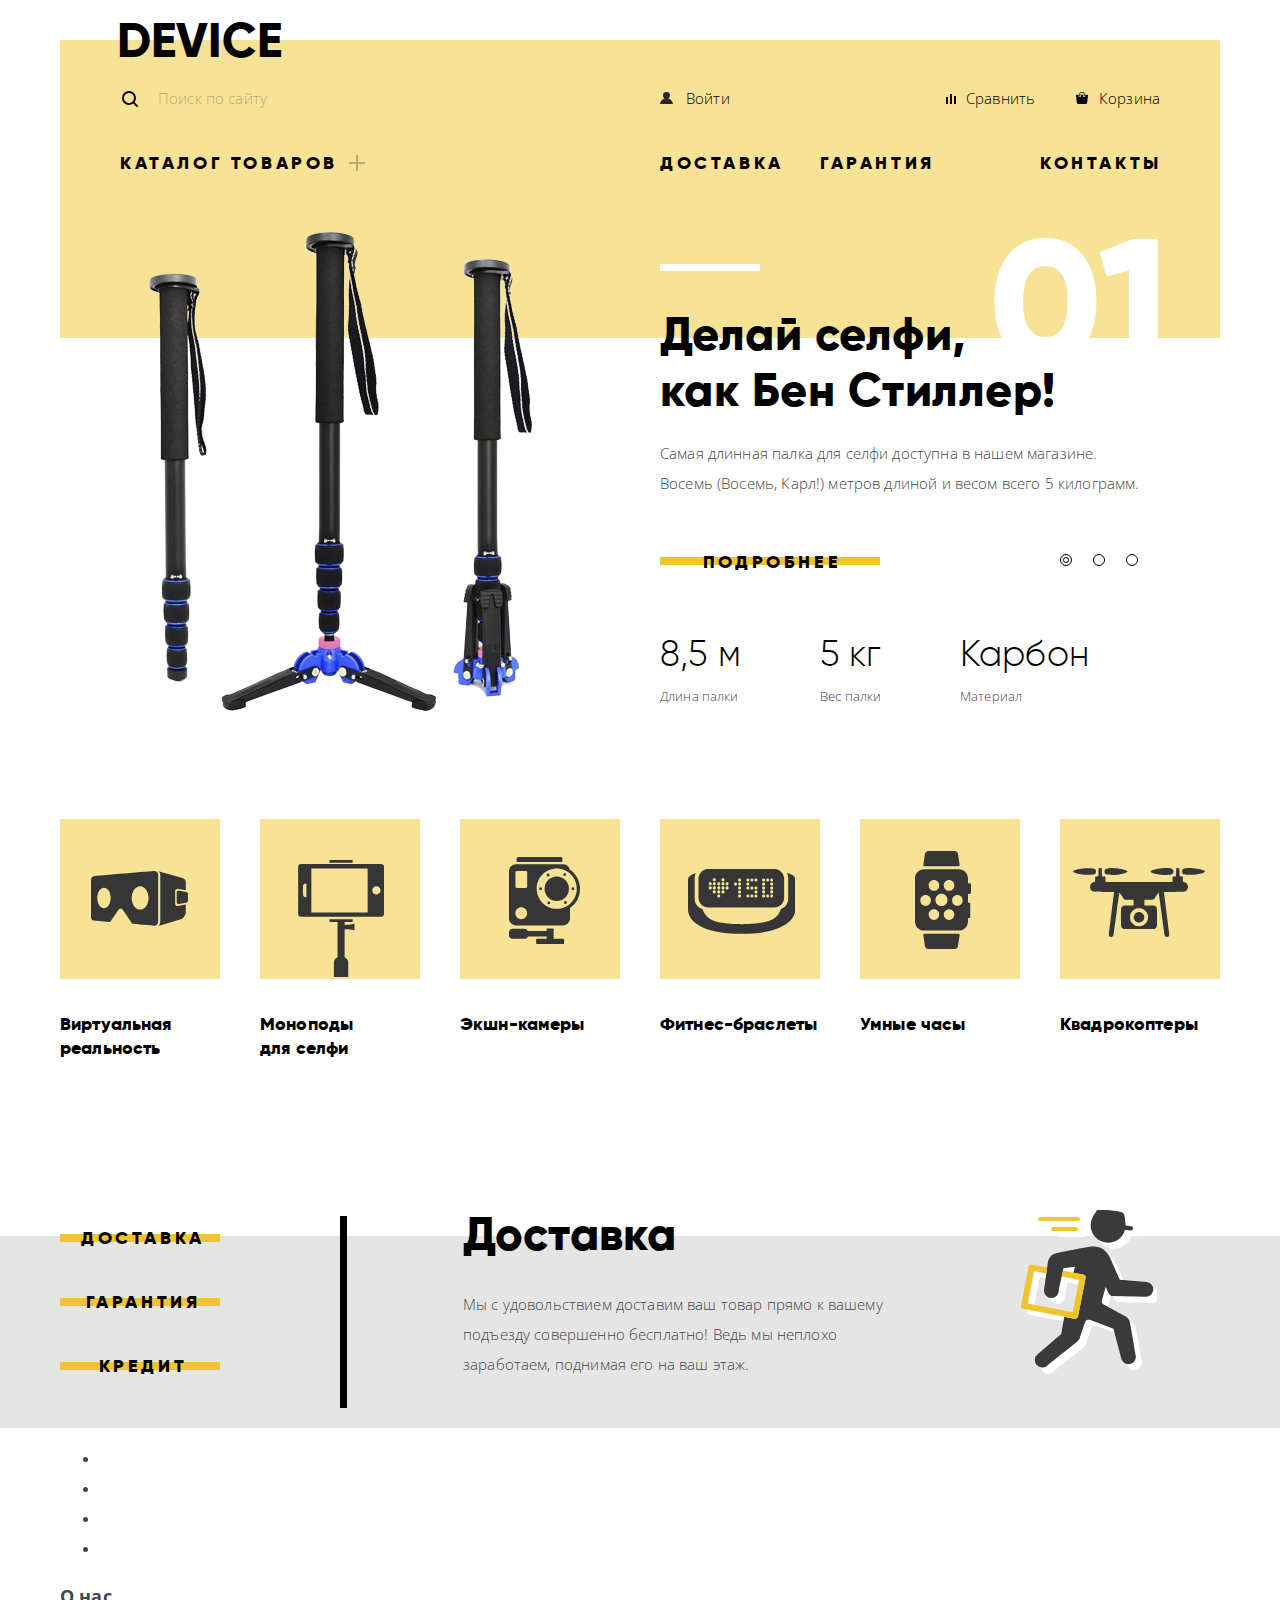
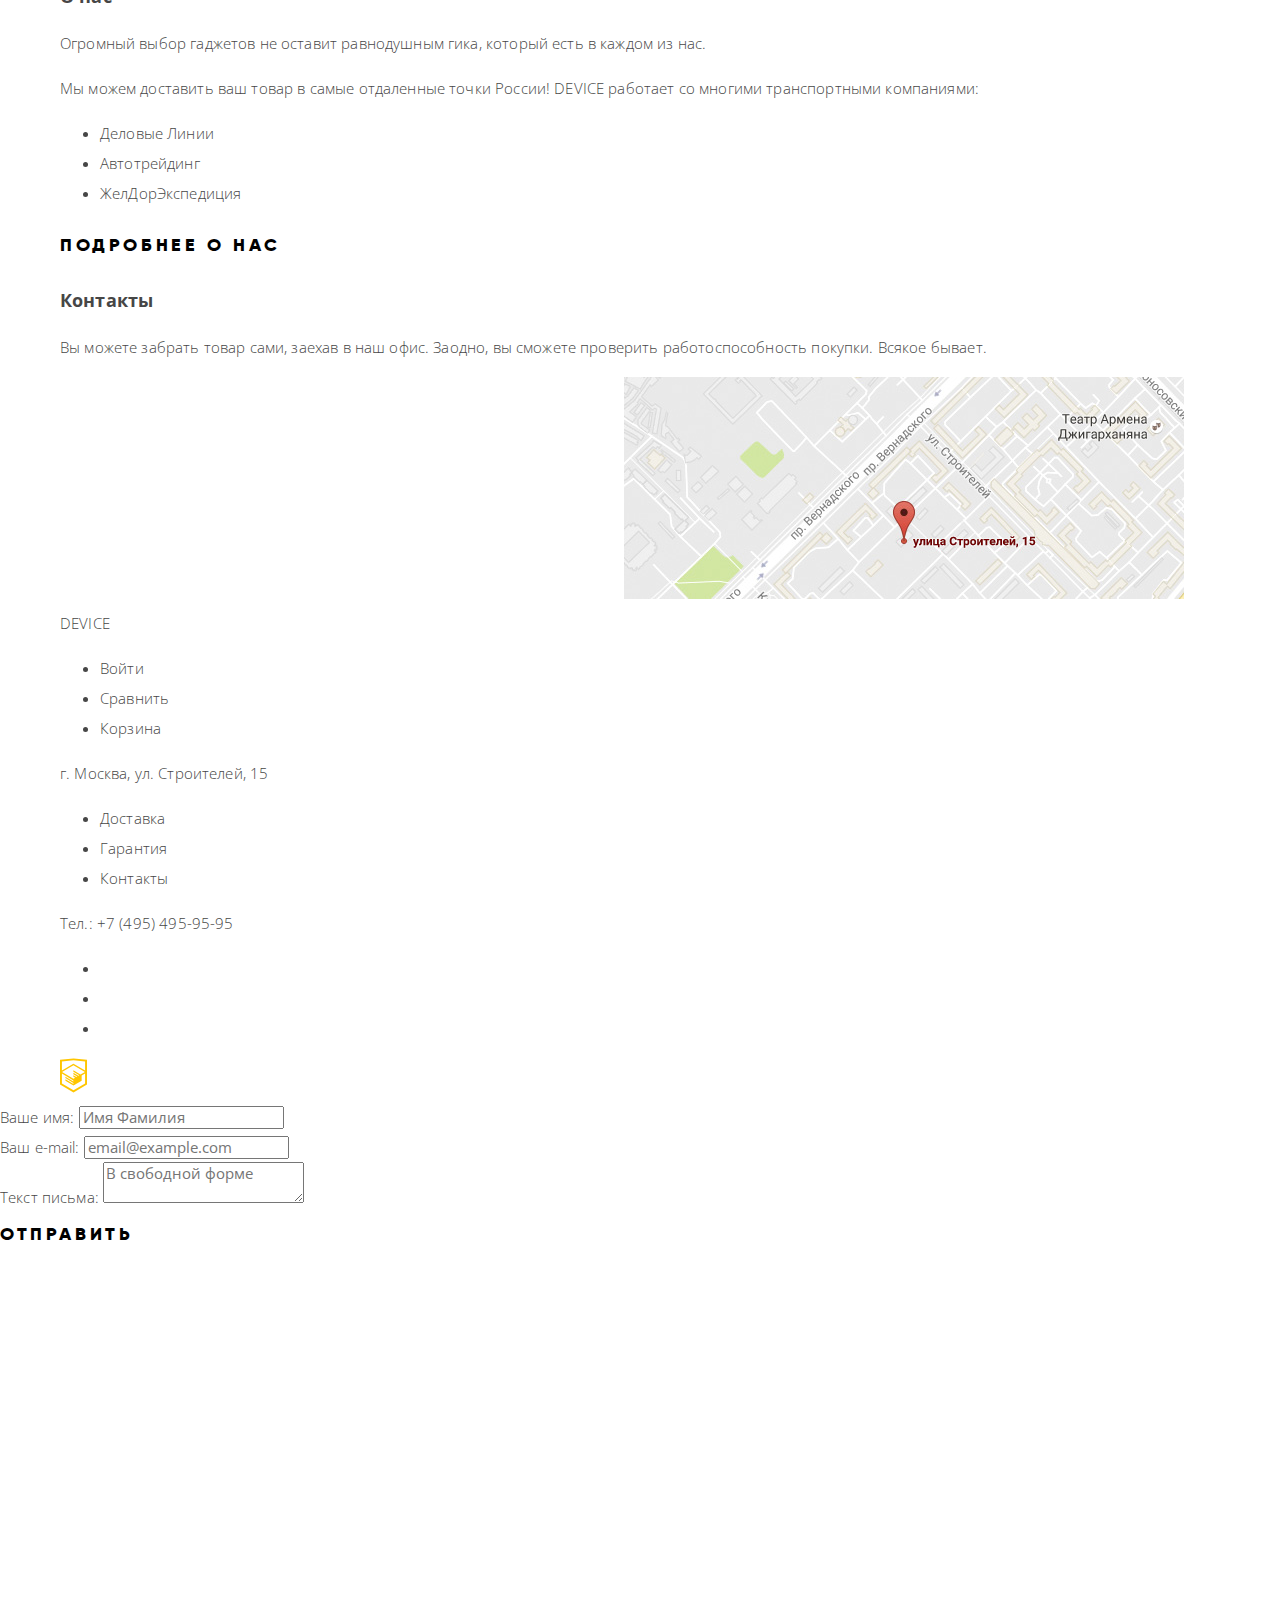
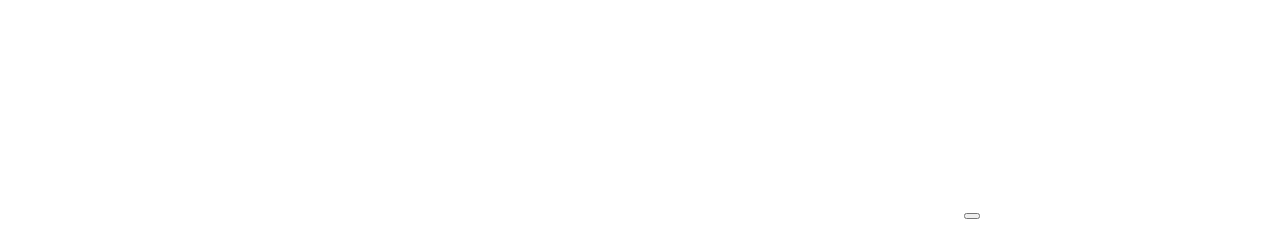
==== index.html @ e3f65a59 "Categories & services" ====
<!DOCTYPE html>
<html lang="ru">
  <head>
    <meta charset="UTF-8">
    <title>Device</title>
    <link href="https://fonts.googleapis.com/css?family=Open+Sans:300,400&display=swap&subset=cyrillic" rel="stylesheet">
    <link rel="stylesheet" type="text/css" href="css/normalize.css">
    <link rel="stylesheet" type="text/css" href="css/style.css">
    <script type="text/javascript" src="js/script.js" defer></script>
  </head>
  <body>
    <div class="container">
      <header class="page-header">
        <h1 class="visually-hidden">Интернет-магазин гаджетов "DEVICE"</h1>
        <div class="page-header-logo">
          <a class="logo" href="index.html">DEVICE</a>
        </div>
        <nav class="main-nav">
          <ul class="user-nav">
            <li class="user-nav-item user-nav-search">
              <form class="user-nav-search-form">
                <input id="search" type="search" name="search" placeholder="Поиск по сайту">
                <button class="search-form-btn" type="submit">Найти</button>
                <label for="search">
                  <span class="visually-hidden">Поиск:</span>
                </label>
              </form>
            </li>
            <li class="user-nav-item user-nav-login"><a href="#">Войти</a></li>
            <li class="user-nav-item user-nav-compare"><a href="#">Сравнить</a></li>
            <li class="user-nav-item user-nav-cart"><a href="#">Корзина</a></li>
          </ul>
          <ul class="site-nav">
            <li class="site-nav-item site-nav-item-catalog">
              <a class="site-nav-catalog-link" href="#">Каталог товаров</a>
              <div class="sub-menu-wrapper">
                <ul class="site-nav-sub-menu">
                  <li class="sub-menu-col">
                    <a href="#">Виртуальная реальность</a>
                    <a href="#">Моноподы для селфи</a>
                    <a href="#">Экшн-камеры</a>
                  </li>
                  <li class="sub-menu-col">
                    <a href="#">Фитнес-браслеты</a>
                    <a href="#">Умные часы</a>
                  </li>
                  <li class="sub-menu-col">
                    <a href="#">Квадрокоптеры</a>
                  </li>
                </ul>
              </div>
            </li>
            <li class="site-nav-item site-nav-item-delivery">
              <a href="#">Доставка</a>
            </li>
            <li class="site-nav-item site-nav-item-warranty">
              <a href="#">Гарантия</a>
            </li>
            <li class="site-nav-item site-nav-item-contacts">
              <a href="#">Контакты</a>
            </li>
          </ul>
        </nav>
      </header>
    </div>

    <main class="main-content">
      <div class="container">
        <section class="slider">
          <h2 class="visually-hidden">Слайдер с промо товарами</h2>
          <input class="visually-hidden" type="radio" id="btn-1" name="slider-control" checked>
          <input class="visually-hidden" type="radio" id="btn-2" name="slider-control">
          <input class="visually-hidden" type="radio" id="btn-3" name="slider-control">
          <div class="slider-controls">
            <label for="btn-1"><span class="visually-hidden">Первый слайд</span></label>
            <label for="btn-2"><span class="visually-hidden">Второй слайд</span></label>
            <label for="btn-3"><span class="visually-hidden">Третий слайд</span></label>
          </div>
          <div class="slider-item slider-item-wrap slider-item-1">
            <div class="slider-img-wrap slider-item-1-img">
              <img src="img/slider-img-1.png" alt="Самая длинная палка для селфи" width="384" height="486">
            </div>
            <div class="slider-descr-wrap slider-descr-item-1">
              <b>Делай селфи,<br>как Бен Стиллер!</b>
              <p>Самая длинная палка для селфи доступна в нашем магазине. Восемь (Восемь, Карл!) метров длиной и весом всего 5 килограмм.</p>
              <a class="btn" href="#">Подробнее</a>
              <table class="slider-item-features">
                <tr class="slider-item-features-top">
                  <td>8,5 м</td>
                  <td>5 кг</td>
                  <td>Карбон</td>
                </tr>
                <tr class="slider-item-features-bottom">
                  <td class="slider-table-bot-cell">Длина палки</td>
                  <td class="slider-table-bot-cell">Вес палки</td>
                  <td class="slider-table-bot-cell">Материал</td>
                </tr>
              </table>
            </div>
          </div>
          <div class="slider-item slider-item-wrap slider-item-2">
            <div class="slider-img-wrap slider-item-2-img">
              <img src="img/slider-img-2.png" alt="Самая длинная палка для селфи" width="345" height="485">
            </div>
            <div class="slider-descr-wrap slider-descr-item-2">
              <b>Худеем<br>правильно!</b>
              <p>Мотивирующие фитнес-браслеты помогут найти в себе силы не пропускать занятия и соблюдать диету.</p>
              <a class="btn" href="#">Подробнее</a>
              <table class="slider-item-features">
                <tr class="slider-item-features-top">
                  <td>48 часов</td>
                </tr>
                <tr class="slider-item-features-bottom">
                  <td class="slider-table-bot-cell">Без подзарядки</td>
                </tr>
              </table>
            </div>
          </div>
          <div class="slider-item slider-item-wrap slider-item-3">
            <div class="slider-img-wrap slider-item-3-img">
              <img src="img/slider-img-3.png" alt="Самая длинная палка для селфи" width="526" height="334">
            </div>
            <div class="slider-descr-wrap slider-descr-item-3">
              <b>Порхает как бабочка,<br>жалит как пчела!</b>
              <p>Этот обычный, на первый взгляд, квадрокоптер оснащен мощным лазером, замаскированным под стандартную камеру.</p>
              <a class="btn" href="#">Подробнее</a>
              <table class="slider-item-features">
                <tr class="slider-item-features-top">
                  <td>800 м</td>
                  <td>50 м</td>
                </tr>
                <tr class="slider-item-features-bottom">
                  <td class="slider-table-bot-cell">Дальность полета</td>
                  <td class="slider-table-bot-cell">Радиус поражения</td>
                </tr>
              </table>
            </div>
          </div>
        </section>

        <section class="main-categories">
          <h2 class="visually-hidden">Категории</h2>
          <ul class="main-categories-list">
            <li class="categories-list-item">
              <a href="#">
                <div class="categories-list-wrap categories-list-wrap-vr">
                  <img src="img/categories-vr.svg" alt="Очки VR" width="97" height="55">
                </div>
                <p class="categories-name">Виртуальная реальность</p>
              </a>
            </li>
            <li class="categories-list-item">
              <a href="#">
                <div class="categories-list-wrap categories-list-wrap-selfie">
                  <img src="img/categories-selfie.svg" alt="Монопод" width="86" height="117">
                </div>
                <p class="categories-name">Моноподы для селфи</p>
              </a>
            </li>
            <li class="categories-list-item">
              <a href="#">
                <div class="categories-list-wrap categories-list-wrap-camera">
                  <img src="img/categories-camera.svg" alt="Экшн-камера" width="71" height="87">
                </div>
                <p class="categories-name">Экшн-камеры</p>
              </a>
            </li>
            <li class="categories-list-item">
              <a href="#">
                <div class="categories-list-wrap categories-list-wrap-fitness">
                  <img src="img/categories-fitness.svg" alt="Фитнес-браслет" width="107" height="65">
                </div>
                <p class="categories-name">Фитнес-браслеты</p>
              </a>
            </li>
            <li class="categories-list-item">
              <a href="#">
                <div class="categories-list-wrap categories-list-wrap-watch">
                  <img src="img/categories-watch.svg" alt="Умные часы" width="56" height="98">
                </div>
                <p class="categories-name">Умные часы</p>
              </a>
            </li>
            <li class="categories-list-item">
              <a href="#">
                <div class="categories-list-wrap categories-list-wrap-copter">
                  <img src="img/categories-copter.svg" alt="Квадрокоптер" width="132" height="69">
                </div>
                <p class="categories-name">Квадрокоптеры</p>
              </a>
            </li>
          </ul>
        </section>
      </div>

      <section class="services">
        <div class="container">
          <div class="services-wrap">
            <div class="services-slider">
              <h2 class="visually-hidden">Наши сервисы</h2>
              <input class="visually-hidden" id="services-control-1" type="radio" name="services-control" checked>
              <input class="visually-hidden" id="services-control-2" type="radio" name="services-control">
              <input class="visually-hidden" id="services-control-3" type="radio" name="services-control">
            </div>
            <div class="services-slider-controls">
              <label for="services-control-1">Доставка</label>
              <label for="services-control-2">Гарантия</label>
              <label for="services-control-3">Кредит</label>
            </div>
            <div class="services-slider-item services-slider-delivery">
              <h3>Доставка</h3>
              <p>Мы с удовольствием доставим ваш товар прямо к вашему подъезду совершенно бесплатно! Ведь мы неплохо заработаем, поднимая его на ваш этаж.</p>
            </div>
            <div class="services-slider-item services-slider-warranty">
              <h3>Гарантия</h3>
              <p>Если из-за возгорания купленного у нас товара у вас сгорит дом &mdash; не переживайте, мы выдадим вам новый.<br>Товар, не дом, конечно же.</p>
            </div>
            <div class="services-slider-item services-slider-credit">
              <h3>Кредит</h3>
              <p>Залезть в долговую яму стало проще! Кредитные консультанты подберут для вас наиболее выгодные условия кредита. Выгодные для нашего банка, разумеется.</p>
            </div>
          </div>
        </div>
      </section>

      <div class="container">
        <section class="brands">
          <h2 class="visually-hidden">Наши партнеры</h2>
          <ul class="brands-list">
            <li class="brands-item">
              <a href="#">
                <span class="visually-hidden">DJI</span>
              </a>
            </li>
            <li class="brands-item">
              <a href="#">
                <span class="visually-hidden">SP Gadgets</span>
              </a>
            </li>
            <li class="brands-item">
              <a href="#">
                <span class="visually-hidden">GoPro</span>
              </a>
            </li>
            <li class="brands-item">
              <a href="#">
                <span class="visually-hidden">Vive</span>
              </a>
            </li>
          </ul>
        </section>

        <section class="about-wrapper">
          <section class="about">
            <h2 class="visually-hidden">О нас</h2>
            <div class="about-info">
              <h3>О нас</h3>
              <div class="about-description">
                <p>Огромный выбор гаджетов не оставит равнодушным гика, который есть в каждом из нас.</p>
                <p>Мы можем доставить ваш товар в самые отдаленные точки России! DEVICE работает со многими транспортными компаниями:</p>
              </div>
              <ul class="about-info-delivery">
                <li class="about-info-delivery-item">Деловые Линии</li>
                <li class="about-info-delivery-item">Автотрейдинг</li>
                <li class="about-info-delivery-item">ЖелДорЭкспедиция</li>
              </ul>
              <a class="btn" href="#">Подробнее о нас</a>
            </div>
          </section>
          
          <section class="contacts">
            <h3>Контакты</h3>
            <p>Вы можете забрать товар сами, заехав в наш офис. Заодно, вы сможете проверить работоспособность покупки. Всякое бывает.</p>
            <div class="map">
              <iframe src="https://www.google.com/maps/embed?pb=!1m14!1m8!1m3!1d2249.120551793828!2d37.5283841780487!3d55.68689184006446!3m2!1i1024!2i768!4f13.1!3m3!1m2!1s0x46b54cf65f5c8955%3A0x694710ccd55501e!2z0YPQuy4g0KHRgtGA0L7QuNGC0LXQu9C10LksIDE1LCDQnNC-0YHQutCy0LAsINCg0L7RgdGB0LjRjywgMTE5MzEx!5e0!3m2!1sru!2sua!4v1566292040352!5m2!1sru!2sua" width="560" height="222" frameborder="0" style="border:0" allowfullscreen></iframe>
              <img src="img/map.jpg" alt="Офис компании находится по адресу: г. Москва, ул. Строителей, 15" width="560" height="222">
            </div>
          </section>
        </section>
      </div>
    </main>
      
    <footer class="page-footer">
      <div class="container">
        <div class="footer-user-nav">
          <div class="footer-logo">DEVICE</div>
          <ul class="footer-user-nav-list">
            <li class="footer-user-nav-item">
              <a href="#">Войти</a>
            </li>
            <li class="footer-user-nav-item">
              <a href="#">Сравнить</a>
            </li>
            <li class="footer-user-nav-item">
              <a href="#">Корзина</a>
            </li>
          </ul>
        </div>
        <div class="footer-info">
          <div class="footer-info-address">
            <span>г. Москва, ул. Строителей, 15</span>
          </div>
          <div class="footer-services">
            <ul class="footer-services-list">
              <li class="footer-services-item">
                <a href="#">Доставка</a>
              </li>
              <li class="footer-services-item">
                <a href="#">Гарантия</a>
              </li>
              <li class="footer-services-item">
                <a href="#">Контакты</a>
              </li>
            </ul>
          </div>
          <div class="footer-info-phone">
            <a href="tel:+74954959595">Тел.: +7 (495) 495-95-95</a>
          </div>
        </div>
        <div class="footer-links">
          <ul class="footer-socials">
            <li class="footer-socials-item">
              <a class="footer-socials-fb" href="#"><span class="visually-hidden">Facebook</span></a>
            </li>
            <li class="footer-socials-item">
              <a class="footer-socials-inst" href="#"><span class="visually-hidden">Instagram</span></a>
            </li>
            <li class="footer-socials-item">
              <a class="footer-socials-tw" href="#"><span class="visually-hidden">Twitter</span></a>
            </li>
          </ul>
          <div class="footer-copyright">
            <a href="https://htmlacademy.ru/intensive/htmlcss"><img src="img/logo-html.svg" alt="HTML Academy" width="27" height="35"></a>
          </div>
        </div>
      </div>
    </footer>

    <section class="modal">
      <h2 class="visually-hidden">Форма обратной связи</h2>
      <form class="feedback-form" action="#" method="get">
        <div class="feedback-form-row">
          <div class="form-field name-field">
            <label for="name-field">Ваше имя:</label>
            <input type="text" name="name" placeholder="Имя Фамилия" id="name-field">
          </div>
          <div class="form-field email-field">
            <label for="email-field">Ваш e-mail:</label>
            <input type="email" name="email" placeholder="email@example.com" id="email-field">
          </div>
        </div>
        <div class="form-field text-field">
          <label for="text-field">Текст письма:</label>
          <textarea name="text" placeholder="В свободной форме" id="text-field"></textarea>
        </div>
        <button class="btn btn-form-send" type="submit">Отправить</button>
      </form>
    </section>

    <section class="modal-map">
      <div class="popup-map">
        <iframe src="https://www.google.com/maps/embed?pb=!1m14!1m8!1m3!1d2249.120551793828!2d37.5283841780487!3d55.68689184006446!3m2!1i1024!2i768!4f13.1!3m3!1m2!1s0x46b54cf65f5c8955%3A0x694710ccd55501e!2z0YPQuy4g0KHRgtGA0L7QuNGC0LXQu9C10LksIDE1LCDQnNC-0YHQutCy0LAsINCg0L7RgdGB0LjRjywgMTE5MzEx!5e0!3m2!1sru!2sua!4v1566292040352!5m2!1sru!2sua" width="960" height="560" frameborder="0" style="border:0" allowfullscreen></iframe>
        <button class="popup-map-close" type="button">
          <span class="visually-hidden">Закрыть</span>
        </button>
      </div>
    </section>
  </body>
</html>
---- css/style.css ----
@font-face {
  font-weight: 800;
  font-family: "Gilroy";
  font-style: normal;

  src: url("../fonts/gilroyextrabold.woff2") format("woff2"),
  url("../fonts/gilroyextrabold.woff") format("woff");
}

@font-face {
  font-weight: 300;
  font-family: "Gilroy";
  font-style: normal;

  src: url("../fonts/gilroylight.woff2") format("woff2"),
  url("../fonts/gilroylight.woff") format("woff");
}

/* Global styles */

.visually-hidden {
  position: absolute;

  width: 1px;
  height: 1px;
  margin: -1px;
  padding: 0;
  overflow: hidden;

  border: 0;

  clip: rect(0 0 0 0);
}

body {
  min-width: 1200px;
  margin: 0;
  padding: 0;
  padding-top: 40px;

  font-weight: 300;
  font-size: 15px;
  line-height: 30px;
  font-family: "Open Sans", "Arial", sans-serif;
  color: #464646;
  letter-spacing: 0.15px;

  background-color: #fff;
}

a {
  text-decoration: none;
  color: inherit;
}

.container {
  width: 1160px;
  margin: 0 auto;
  padding: 0 20px;
}

.btn {
  position: relative;

  display: inline-block;
  padding: 10px 0;

  font-weight: 800;
  font-size: 18px;
  line-height: 24px;
  font-family: "Gilroy", "Arial", sans-serif;
  text-align: center;
  color: #000;
  text-transform: uppercase;
  letter-spacing: 0.2em;

  background: none;
  border: none;
  cursor: pointer;
}

.btn:active {
  color: rgba(0, 0, 0, 0.3);
}

.btn::before {
  content: "";
  position: absolute;
  top: 50%;
  left: -2px;
  z-index: -1;

  width: inherit;
  height: 8px;
  margin-top: -5px;

  background-color: #f0c52e;

  transition: all 0.2s linear;
}

.btn:hover::before,
.btn:focus::before {
  top: 0px;

  height: 40px;
  margin: 0;

  transition: all 0.2s linear;
}

.btn:active::before {
  top: 0px;

  height: 40px;
  margin: 0;

  color: rgba(0, 0, 0, 0.3);

  transition: all 0.2s linear;
}

/* End of global styles */

/* Header styles */

.page-header {
  position: relative;

  background-color: #f7e296;
}

.page-header-logo {
  position: absolute;
  top: -23px;
  left: 57px;

  font-family: "Gilroy", "Arial", sans-serif;
  font-weight: 800;
  font-size: 48px;
  line-height: 48px;
  letter-spacing: 0.15px;
  text-transform: uppercase;
  color: #000;
}

.page-header-logo:hover,
.page-header-logo:focus {
  opacity: 0.6;
}

.page-header-logo:active {
  opacity: 0.3;
}

.main-nav {
  padding: 28px 60px 160px;
}

.main-nav .user-nav {
  display: flex;
  flex-wrap: wrap;
  justify-content: space-between;
  margin: 0;
  padding: 0;
  padding-bottom: 20px;

  list-style: none;
}

.main-nav .user-nav-item {
  padding: 15px 0 15px 26px;
}

.user-nav-search {
  width: 514px;
}

.user-nav-login {
  width: 254px;
}

.user-nav-compare {
  width: 94px;
}

.user-nav-cart {
  width: 74px;

  text-align: right;
}

.user-nav-search-form {
  position: relative;

  display: flex;
  justify-content: space-between;
  width: 440px;
}

.user-nav-search-form label {
  position: absolute;
  top: 8px;
  left: -24px;

  width: 20px;
  height: 20px;

  background-image: url("../img/search.svg");
  background-repeat: no-repeat;
  cursor: pointer;
}

.user-nav-search-form label::before {
  content: "";
  position: absolute;
  bottom: -12px;
  left: 0;

  display: none;
  width: 400px;
  height: 2px;

  background-color: #000;
}

.user-nav-search-form input {
  position: relative;

  width: 320px;
  height: 30px;
  margin: 0;
  padding: 0;
  margin-left: 12px;

  font-weight: 300;
  font-size: 15px;
  line-height: 30px;
  letter-spacing: 0.15px;
  font-family: "Open Sans", "Arial", sans-serif;
  color: #000;

  background-color: transparent;
  border: none;
  outline: none;
  cursor: pointer;
}


.user-nav-search-form input::-webkit-input-placeholder {
  color: rgba(0, 0, 0, 0.3);
}

.user-nav-search-form input::-moz-placeholder {
  color: rgba(0, 0, 0, 0.3);
}

.user-nav-search-form input:-ms-input-placeholder {
  color: rgba(0, 0, 0, 0.3);
}

.user-nav-search-form input::-ms-input-placeholder {
  color: rgba(0, 0, 0, 0.3);
}

.user-nav-search-form input::placeholder {
  color: rgba(0, 0, 0, 0.3);
}

.user-nav-search-form input:hover::-webkit-input-placeholder {
  color: rgba(0, 0, 0, 0.6);
}

.user-nav-search-form input:hover::-moz-placeholder {
  color: rgba(0, 0, 0, 0.6);
}

.user-nav-search-form input:hover:-ms-input-placeholder {
  color: rgba(0, 0, 0, 0.6);
}

.user-nav-search-form input:hover::-ms-input-placeholder {
  color: rgba(0, 0, 0, 0.6);
}

.user-nav-search-form input:hover::placeholder {
  color: rgba(0, 0, 0, 0.6);
}

.user-nav-search-form input:focus::-webkit-input-placeholder {
  font-size: 0;
}

.user-nav-search-form input:focus::-moz-placeholder {
  font-size: 0;
}

.user-nav-search-form input:focus:-ms-input-placeholder {
  font-size: 0;
}

.user-nav-search-form input:focus::-ms-input-placeholder {
  font-size: 0;
}

.user-nav-search-form input:focus::placeholder {
  font-size: 0;
}

.search-form-btn {
  position: absolute;
  top: -9px;
  left: 330px;

  width: 85px;
  margin-top: auto;
  margin-bottom: auto;
  padding-top: 14px;
  padding-bottom: 14px;
  display: none;

  background: none;
  background-color: transparent;
  border: 2px solid #000;
}

.user-nav-search-form input:focus ~ .search-form-btn,
.user-nav-search-form input:focus ~ label::before,
.search-form-btn:hover,
.search-form-btn:hover ~ label::before {
  display: block;
}

.search-form-btn:hover {
  background-color: #000;
  color: #fff;
}

.search-form-btn:active {
  color: rgba(255, 255, 255, 0.3);
}

.user-nav-item a {
  position: relative;

  color: #000;
}

.user-nav-item:hover a {
  opacity: 0.6;
}

.user-nav-item:hover::before {
  opacity: 0.6;
}

.user-nav-item:active a {
  opacity: 0.3;
}


.user-nav-item:active::before {
  opacity: 0.3;
}

.user-nav-item a::before {
  content: "";
  position: absolute;

  width: 13px;
  height: 12px;

  background-repeat: no-repeat;
}

.user-nav-login a::before {
  bottom: 4px;
  left: -26px;

  background-image: url("../img/user-nav-login.svg");
}

.user-nav-compare a::before {
  bottom: 2px;
  left: -20px;

  background-image: url("../img/user-nav-compare.svg");
}

.user-nav-cart a::before {
  bottom: 4px;
  left: -23px;

  background-image: url("../img/user-nav-cart.svg");
}

.site-nav {
  display: flex;
  flex-wrap: wrap;
  justify-content: space-between;
  margin: 0;
  padding: 0;

  list-style: none;
}

.site-nav-item-catalog {
  position: relative;
  width: 540px;
}

.site-nav-item-delivery {
  width: 160px;
}

.site-nav-item-warranty {
  width: 220px;
}

.site-nav-item-contacts {
  width: 120px;

  text-align: right;
}


.site-nav > li > a {
  font-weight: 800;
  font-size: 18px;
  line-height: 24px;
  font-family: "Gilroy", "Arial", sans-serif;
  color: #000;
  text-transform: uppercase;
  letter-spacing: 0.2em;
}

.site-nav li a:hover {
  opacity: 0.6;
}

.site-nav li a:active {
  opacity: 0.3;
}

.site-nav-catalog-link {
  position: relative;
}

.site-nav-catalog-link::before {
  content: "";
  position: absolute;
  right: -27px;
  bottom: 10px;

  width: 16px;
  height: 2px;

  background-color: #b8a974;
}

.site-nav-catalog-link::after {
  content: "";
  position: absolute;
  right: -20px;
  bottom: 3px;

  width: 2px;
  height: 16px;

  background-color: #b8a974;
}

.sub-menu-wrapper {
  position: absolute;
  top: 22px;
  left: -60px;
  z-index: 2;

  display: none;
  width: 1100px;
  padding: 26px 0 34px 60px;

  background-color: #f7e296;
}

.site-nav-catalog-link:hover + .sub-menu-wrapper,
.sub-menu-wrapper:hover {
  display: block;
}

.site-nav-sub-menu {
  display: flex;
  flex-wrap: wrap;
  justify-content: space-between;
  width: 640px;
  margin: 0;
  padding: 0;

  list-style: none;
  font-weight: 300;
  font-size: 15px;
  line-height: 36px;
  font-family: "Open Sans", "Arial", sans-serif;
  letter-spacing: 0.01em;
}

.sub-menu-col {
  display: flex;
  flex-direction: column;
  width: 180px;
  padding-right: 20px;
}

.sub-menu-col:first-child {
  width: 220px;
}


.slider {
  position: relative;
  z-index: 1;
}

.slider-item-wrap {
  position: relative;
  display: flex;
  margin-top: -110px;
  padding-bottom: 96px;
}

.slider-item {
  display: none;
}

.slider-item-2 {
  padding-bottom: 85px;
}

.slider-item-3 {
  padding-bottom: 113px;
}

.slider-img-wrap {
  width: 560px;
  margin-right: 40px;

  text-align: center;
}

.slider-item-1-img img {
  width: 384px;
  height: 486px;
}

.slider-item-2-img img {
  width: 345px;
  height: 485px;
  margin-top: 12px;
  margin-left: 16px;
}

.slider-item-3-img img {
  width: 526px;
  height: 334px;
  margin-top: 65px;
  margin-left: 30px;
}

.slider-descr-wrap {
  position: relative;
  width: 560px;
  padding-top: 78px;
}

.slider-descr-wrap::before {
  content: "";
  position: absolute;
  top: 36px;
  left: 0;
  width: 100px;
  height: 7px;

  background-color: #fff;
}

.slider-descr-wrap::after {
  content: "";
  position: absolute;
  top: -15px;
  right: 50px;
  z-index: -1;

  font-weight: 800;
  font-size: 179px;
  line-height: 179px;
  font-family: "Gilroy", "Arial", sans-serif;
  color: #fff;
}

.slider-descr-item-1::after {
  content: "01";
}

.slider-descr-item-2::after {
  content: "02";
}

.slider-descr-item-3::after {
  content: "03";
}

.slider-descr-wrap b {
  display: block;
  margin-bottom: 20px;

  font-weight: 800;
  font-size: 47px;
  line-height: 56px;
  font-family: "Gilroy", "Arial", sans-serif;
  letter-spacing: 0.01em;
  color: #000;
}

.slider-descr-wrap p {
  margin: 0;
  padding: 0;
  width: 490px;

  font-weight: 300;
  font-size: 15px;
  line-height: 30px;
  font-family: "Open Sans", "Arial", sans-serif;
  letter-spacing: 0.01em;
  color: #464646;
}

.slider-descr-item-2 p,
.slider-descr-item-3 p {
  width: 460px;
}

.slider-descr-wrap .btn {
  width: 220px;
  margin-top: 42px;
  margin-bottom: 46px;
  margin-left: 2px;

  background: none;
  border: none;
}

.slider-controls {
  position: absolute;
  display: flex;
  justify-content: space-between;
  right: 82px;
  bottom: 253px;
  z-index: 1;
  width: 78px;
}

.slider-controls label {
  position: relative;
  display: block;
  box-sizing: border-box;
  width: 12px;
  height: 12px;

  border: 1px solid #000;
  border-radius: 50%;
  cursor: pointer;
}

.slider-controls label::before {
  content: "";
  position: absolute;
  top: 2px;
  left: 2px;

  display: none;
  box-sizing: border-box;
  width: 6px;
  height: 6px;

  border: 1px solid #000;
  border-radius: 50%;
}

.slider input:focus ~ .slider-controls label {
  outline: 1px solid #212121;
  outline: 5px auto -webkit-focus-ring-color;
}

#btn-1:checked ~ .slider-item-1 {
  display: flex;
}
#btn-2:checked ~ .slider-item-2 {
  display: flex;
}
#btn-3:checked ~ .slider-item-3 {
  display: flex;
}

.slider input[id="btn-1"]:checked ~ .slider-controls label[for="btn-1"]::before,
.slider input[id="btn-2"]:checked ~ .slider-controls label[for="btn-2"]::before,
.slider input[id="btn-3"]:checked ~ .slider-controls label[for="btn-3"]::before {
  display: block;
}

.slider-item-features {
  border-collapse: collapse;
}

.slider-item-features-top {
  font-weight: 300;
  font-size: 36px;
  line-height: 48px;
  font-family: "Gilroy", "Arial", sans-serif;
  color: #000;
}

.slider-item-features-bottom {
    font-size: 13px;
    line-height: 20px;
}

.slider-item-features td:nth-child(1),
.slider-item-features td:nth-child(3) {
  width: 160px;
}

.slider-item-features td:nth-child(2) {
  width: 140px;
}

.slider-item-features td {
  padding: 0;
}

.slider-item-features-bottom .slider-table-bot-cell {
  padding-top: 8px;
}

/* End of header styles */


/* Main categories styles */

.main-categories {
  margin-bottom: 176px;
}

.main-categories-list {
  display: flex;
  flex-wrap: wrap;
  justify-content: space-between;
  margin: 0;
  padding: 0;

  list-style: none;
}

.categories-list-wrap  {
  width: 160px;
  height: 160px;
  box-sizing: border-box;

  background-color: rgba(240, 197, 46, 0.5);
  transition: background-color 0.2s linear;
}

.categories-name {
  width: 160px;
  margin: 0;
  padding-top: 33px;

  font-weight: 800;
  font-size: 18px;
  line-height: 24px;
  font-family: "Gilroy", "Arial", sans-serif;
  color: #000;
}

.categories-list-wrap-vr {
  padding: 52px 32px 53px 31px;
}

.categories-list-wrap-vr img {
  width: 97px;
  height: 55px;
}

.categories-list-wrap-selfie {
  padding: 41px 36px 2px 38px;
}

.categories-list-wrap-selfie img {
  width: 86px;
  height: 117px;
}

.categories-list-wrap-selfie + p {
  width: 100px;
}

.categories-list-wrap-camera {
  padding: 38px 40px 35px 49px;
}

.categories-list-wrap-camera img {
  width: 71px;
  height: 87px;
}

.categories-list-wrap-fitness {
  padding: 50px 25px 45px 28px;
}

.categories-list-wrap-fitness img {
  width: 107px;
  height: 65px;
}

.categories-list-wrap-watch {
  padding: 32px 49px 30px 55px;
}

.categories-list-wrap-watch img {
  width: 56px;
  height: 98px;
}

.categories-list-wrap-copter {
  padding: 49px 15px 42px 13px;
}

.categories-list-wrap-copter img {
  width: 132px;
  height: 69px;
}

.categories-list-item a:hover .categories-list-wrap,
.categories-list-item a:focus .categories-list-wrap {
  background-color: rgba(240, 197, 46, 1);

  transition: all 0.2s linear;
}

.categories-list-item a:active img,
.categories-list-item a:active .categories-name {
  opacity: 0.3;
}

/* End of Main categories styles */



/* Services styles */

.services {
  position: relative;

  background-color: #e5e5e5;
}

.services-wrap {
  display: flex;
}

.services-slider-item {
  position: relative;
  top: -26px;
  width: 460px;
  margin-left: 120px;
}

.services-slider-delivery::before {
  content: "";
  position: absolute;
  top: 0;
  right: -234px;
  width: 136px;
  height: 164px;

  background-image: url("../img/delivery.svg");
  background-repeat: no-repeat;
}

.services-slider-item h3 {
  margin: 0;
  padding-bottom: 31px;

  font-weight: 800;
  font-size: 47px;
  line-height: 48px;
  font-family: "Gilroy", "Arial", sans-serif;
  color: #000;
}

.services-slider-item p {
  margin: 0;
}

.services-slider-controls {
  position: relative;
  top: -20px;
  padding-right: 120px;
}

.services-slider-controls::before {
  content: "";
  position: absolute;
  top: 0px;
  right: -4px;

  width: 7px;
  height: 100%;

  background-color: #000;
}

.services-slider-controls label {
  position: relative;
  z-index: 1;
  display: block;
  width: 160px;
  margin-bottom: 20px;
  padding-top: 10px;
  padding-bottom: 10px;
  padding-left: 3px;

  font-weight: 800;
  font-size: 18px;
  line-height: 24px;
  font-family: "Gilroy", "Arial", sans-serif;
  text-align: center;
  color: #000;
  text-transform: uppercase;
  letter-spacing: 0.2em;

  cursor: pointer;
}

.services-slider-controls label::before {
  content: "";
  position: absolute;
  top: 50%;
  left: 0;
  z-index: -1;

  width: 160px;
  height: 8px;
  margin-top: -4px;

  background-color: #f0c52e;

  transition: all 0.2s linear;
}

.services-slider-controls label::after {
  content: "";
  position: absolute;
  top: 0;
  left: 100%;
  z-index: -1;

  width: 0;
  height: 40px;

  background-color: #000;
}

.services-slider-controls label:hover::before {
  top: 0;
  height: 40px;
  margin: 0;

  transition: all 0.2s linear;
}

.services-slider input:focus ~ .services-slider-controls label {
  outline: 1px solid #212121;
  outline: 5px auto -webkit-focus-ring-color;
}

.services-slider input[id="services-control-1"]:checked ~ .services-slider-controls label[for="services-control-1"],
.services-slider input[id="services-control-2"]:checked ~ .services-slider-controls label[for="services-control-2"],
.services-slider input[id="services-control-3"]:checked ~ .services-slider-controls label[for="services-control-3"] {
  color: #f7e184;
}




.services-slider-warranty,
.services-slider-credit {
  display: none;
}



/* End of Services styles */
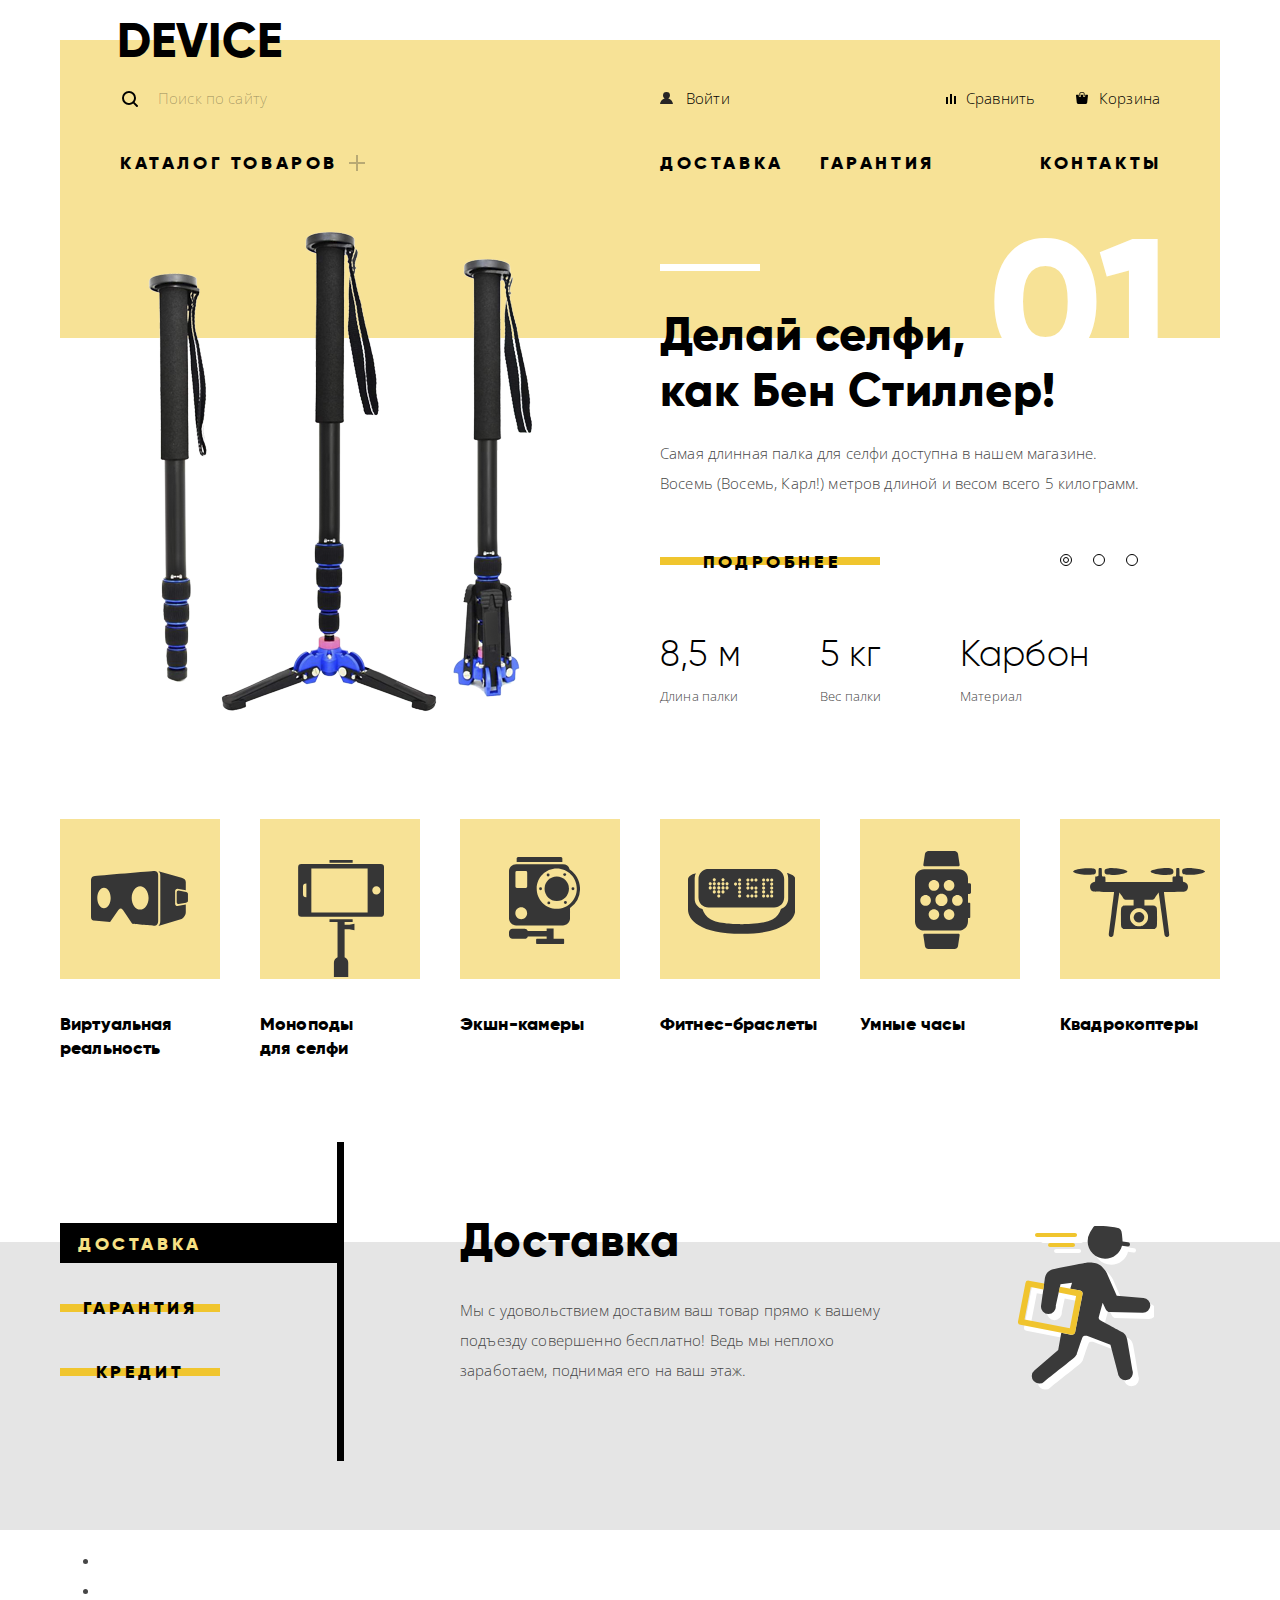
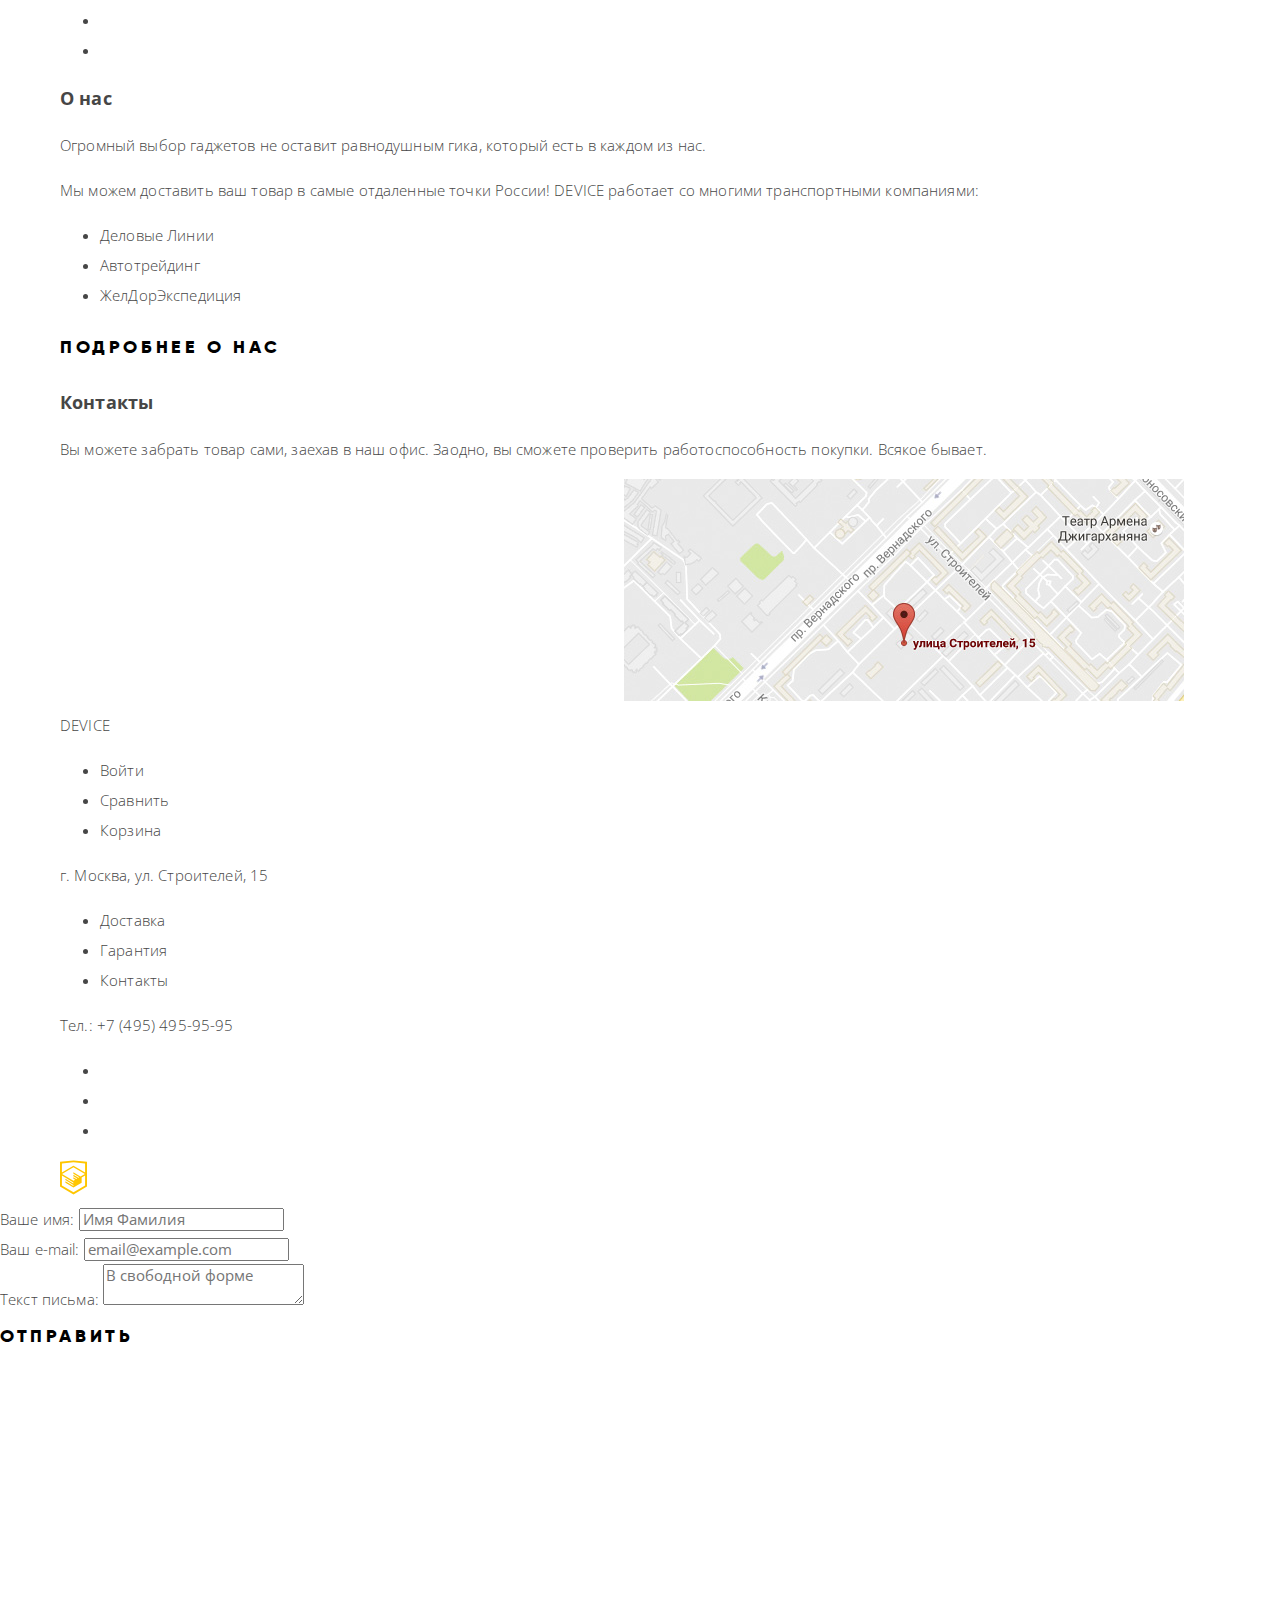
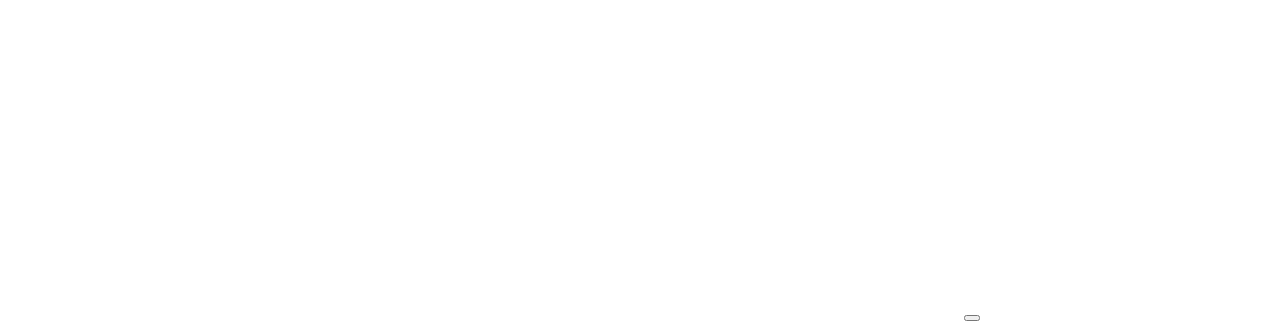
==== commit d0148b5b: "services" ====
--- a/index.html
+++ b/index.html
@@ -195,13 +195,11 @@
 
       <section class="services">
         <div class="container">
-          <div class="services-wrap">
-            <div class="services-slider">
-              <h2 class="visually-hidden">Наши сервисы</h2>
-              <input class="visually-hidden" id="services-control-1" type="radio" name="services-control" checked>
-              <input class="visually-hidden" id="services-control-2" type="radio" name="services-control">
-              <input class="visually-hidden" id="services-control-3" type="radio" name="services-control">
-            </div>
+          <div class="services-slider">
+            <h2 class="visually-hidden">Наши сервисы</h2>
+            <input class="visually-hidden" id="services-control-1" type="radio" name="services-control" checked>
+            <input class="visually-hidden" id="services-control-2" type="radio" name="services-control">
+            <input class="visually-hidden" id="services-control-3" type="radio" name="services-control">
             <div class="services-slider-controls">
               <label for="services-control-1">Доставка</label>
               <label for="services-control-2">Гарантия</label>
--- a/css/style.css
+++ b/css/style.css
@@ -747,7 +747,7 @@
 /* Main categories styles */
 
 .main-categories {
-  margin-bottom: 176px;
+  margin-bottom: 182px;
 }
 
 .main-categories-list {
@@ -863,12 +863,14 @@
   background-color: #e5e5e5;
 }
 
-.services-wrap {
+.services-slider {
   display: flex;
 }
 
 .services-slider-item {
   position: relative;
+  display: none;
+  min-height: 288px;
   top: -26px;
   width: 460px;
   margin-left: 120px;
@@ -877,7 +879,7 @@
 .services-slider-delivery::before {
   content: "";
   position: absolute;
-  top: 0;
+  top: 10px;
   right: -234px;
   width: 136px;
   height: 164px;
@@ -886,6 +888,30 @@
   background-repeat: no-repeat;
 }
 
+.services-slider-warranty::before {
+  content: "";
+  position: absolute;
+  top: 10px;
+  right: -253px;
+  width: 171px;
+  height: 195px;
+
+  background-image: url("../img/warranty.svg");
+  background-repeat: no-repeat;
+}
+
+.services-slider-credit::before {
+  content: "";
+  position: absolute;
+  top: 10px;
+  right: -258px;
+  width: 156px;
+  height: 188px;
+
+  background-image: url("../img/credit.svg");
+  background-repeat: no-repeat;
+}
+
 .services-slider-item h3 {
   margin: 0;
   padding-bottom: 31px;
@@ -893,6 +919,7 @@
   font-weight: 800;
   font-size: 47px;
   line-height: 48px;
+  letter-spacing: 0.02em;
   font-family: "Gilroy", "Arial", sans-serif;
   color: #000;
 }
@@ -910,11 +937,11 @@
 .services-slider-controls::before {
   content: "";
   position: absolute;
-  top: 0px;
+  top: -80px;
   right: -4px;
 
   width: 7px;
-  height: 100%;
+  height: 319px;
 
   background-color: #000;
 }
@@ -927,7 +954,6 @@
   margin-bottom: 20px;
   padding-top: 10px;
   padding-bottom: 10px;
-  padding-left: 3px;
 
   font-weight: 800;
   font-size: 18px;
@@ -989,14 +1015,34 @@
   color: #f7e184;
 }
 
-
-
-
-.services-slider-warranty,
-.services-slider-credit {
-  display: none;
-}
-
+.services-slider input[id="services-control-1"]:checked ~ .services-slider-controls label[for="services-control-1"]::before,
+.services-slider input[id="services-control-2"]:checked ~ .services-slider-controls label[for="services-control-2"]::before,
+.services-slider input[id="services-control-3"]:checked ~ .services-slider-controls label[for="services-control-3"]::before {
+  top: 1px;
+  height: 40px;
+  margin: 0;
+
+  background-color: #000;
+}
+
+.services-slider input[id="services-control-1"]:checked ~ .services-slider-controls label[for="services-control-1"]::after,
+.services-slider input[id="services-control-2"]:checked ~ .services-slider-controls label[for="services-control-2"]::after,
+.services-slider input[id="services-control-3"]:checked ~ .services-slider-controls label[for="services-control-3"]::after {
+  top: 1px;
+  width: 120px;
+  height: 40px;
+  margin: 0;
+
+  background-color: #000;
+
+  transition: all 0.2s linear;
+}
+
+.services-slider input[id="services-control-1"]:checked ~ .services-slider-delivery,
+.services-slider input[id="services-control-2"]:checked ~ .services-slider-warranty,
+.services-slider input[id="services-control-3"]:checked ~ .services-slider-credit {
+  display: block;
+}
 
 
 /* End of Services styles */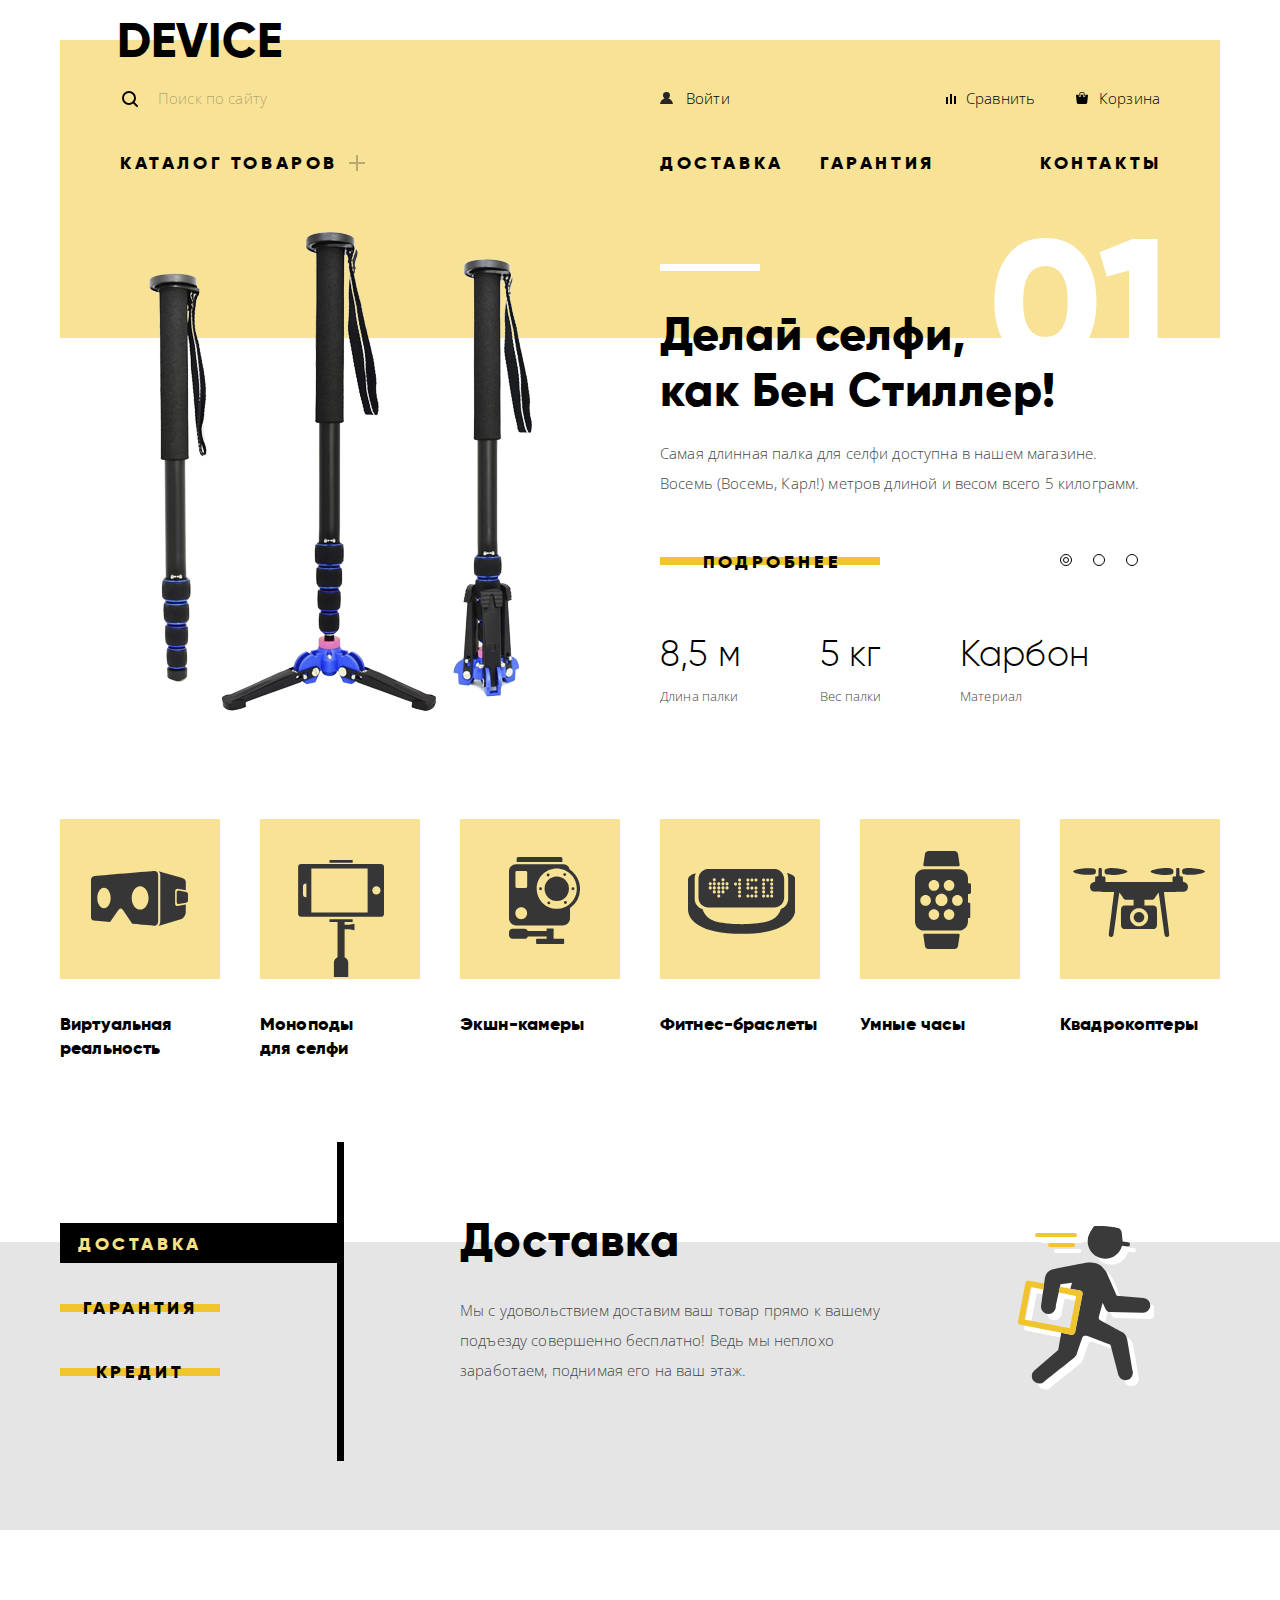
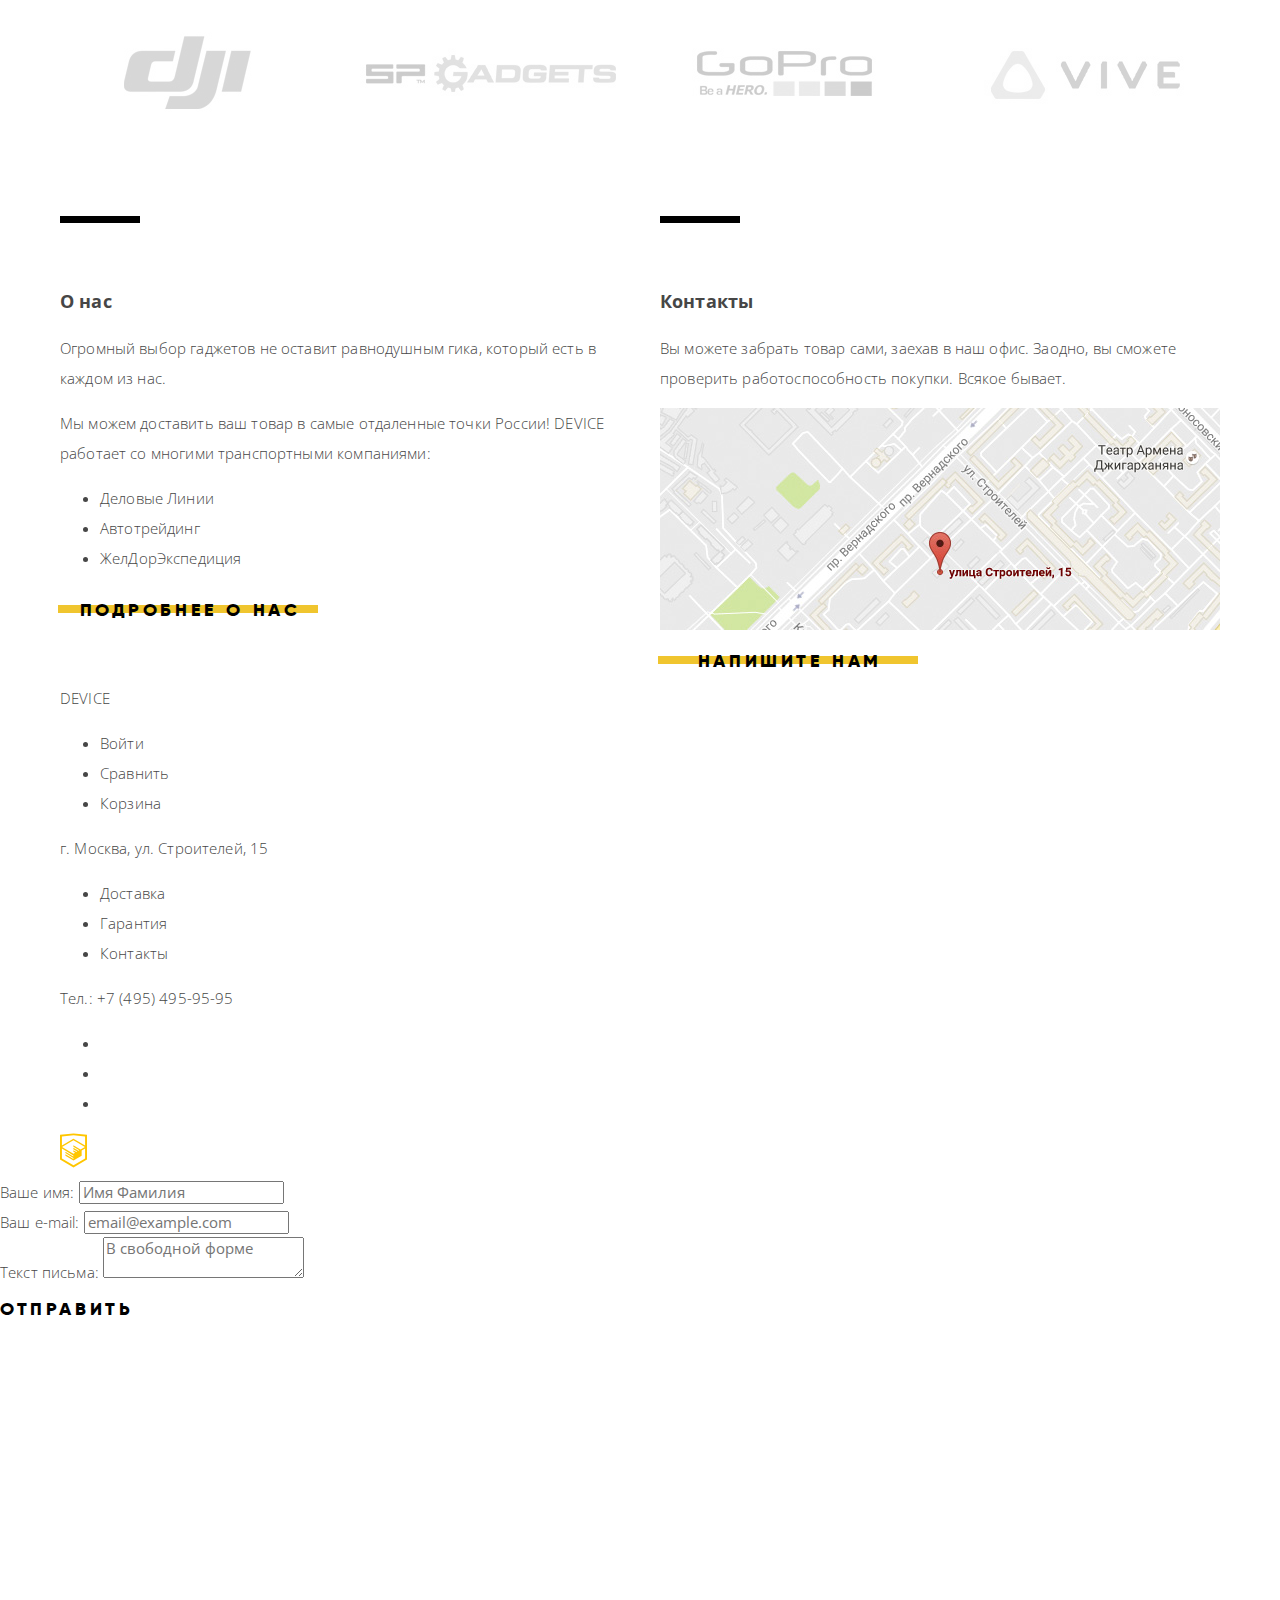
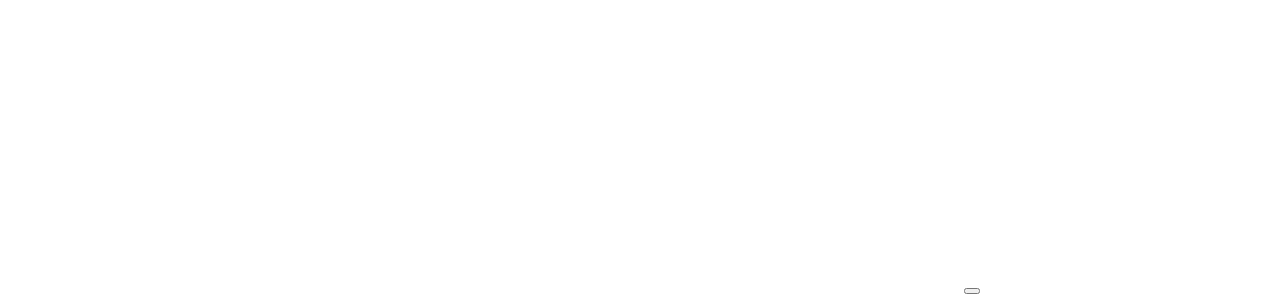
==== commit 7d466b52: "services, about" ====
--- a/index.html
+++ b/index.html
@@ -226,22 +226,22 @@
           <h2 class="visually-hidden">Наши партнеры</h2>
           <ul class="brands-list">
             <li class="brands-item">
-              <a href="#">
+              <a class="brands-item-dji" href="#">
                 <span class="visually-hidden">DJI</span>
               </a>
             </li>
             <li class="brands-item">
-              <a href="#">
+              <a class="brands-item-spgadgets" href="#">
                 <span class="visually-hidden">SP Gadgets</span>
               </a>
             </li>
             <li class="brands-item">
-              <a href="#">
+              <a class="brands-item-gopro" href="#">
                 <span class="visually-hidden">GoPro</span>
               </a>
             </li>
             <li class="brands-item">
-              <a href="#">
+              <a class="brands-item-vive" href="#">
                 <span class="visually-hidden">Vive</span>
               </a>
             </li>
@@ -269,10 +269,10 @@
           <section class="contacts">
             <h3>Контакты</h3>
             <p>Вы можете забрать товар сами, заехав в наш офис. Заодно, вы сможете проверить работоспособность покупки. Всякое бывает.</p>
-            <div class="map">
-              <iframe src="https://www.google.com/maps/embed?pb=!1m14!1m8!1m3!1d2249.120551793828!2d37.5283841780487!3d55.68689184006446!3m2!1i1024!2i768!4f13.1!3m3!1m2!1s0x46b54cf65f5c8955%3A0x694710ccd55501e!2z0YPQuy4g0KHRgtGA0L7QuNGC0LXQu9C10LksIDE1LCDQnNC-0YHQutCy0LAsINCg0L7RgdGB0LjRjywgMTE5MzEx!5e0!3m2!1sru!2sua!4v1566292040352!5m2!1sru!2sua" width="560" height="222" frameborder="0" style="border:0" allowfullscreen></iframe>
+            <a class="map" href="#">
               <img src="img/map.jpg" alt="Офис компании находится по адресу: г. Москва, ул. Строителей, 15" width="560" height="222">
-            </div>
+            </a>
+            <a class="btn" href="">Напишите нам</a>
           </section>
         </section>
       </div>
--- a/css/style.css
+++ b/css/style.css
@@ -859,6 +859,7 @@
 
 .services {
   position: relative;
+  margin-bottom: 94px;
 
   background-color: #e5e5e5;
 }
@@ -876,6 +877,10 @@
   margin-left: 120px;
 }
 
+.services-slider-credit {
+  width: 430px;
+}
+
 .services-slider-delivery::before {
   content: "";
   position: absolute;
@@ -891,7 +896,7 @@
 .services-slider-warranty::before {
   content: "";
   position: absolute;
-  top: 10px;
+  top: -13px;
   right: -253px;
   width: 171px;
   height: 195px;
@@ -903,7 +908,7 @@
 .services-slider-credit::before {
   content: "";
   position: absolute;
-  top: 10px;
+  top: -13px;
   right: -258px;
   width: 156px;
   height: 188px;
@@ -1045,4 +1050,138 @@
 }
 
 
-/* End of Services styles */+/* End of Services styles */
+
+
+
+/* Brands styles */
+
+.brands {
+  margin-bottom: 93px;
+}
+
+.brands-list {
+  display: flex;
+  flex-wrap: wrap;
+  justify-content: space-between;
+  margin: 0;
+  padding: 0;
+
+  list-style: none;
+}
+
+.brands-item {
+  display: flex;
+  width: 260px;
+  height: 100px;
+}
+
+.brands-item a {
+  width: 260px;
+  height: 100px;
+
+  opacity: 0.2;
+
+  transition: all 0.2s linear;
+}
+
+.brands-item a:hover,
+.brands-item a:focus {
+  opacity: 1;
+
+  transition: all 0.2s linear;
+}
+
+.brands-item-dji {
+  background-image: url("../img/logo-1-gray.jpg");
+}
+
+.brands-item-dji:hover,
+.brands-item-dji:focus {
+  background-image: url("../img/logo-1.jpg");
+}
+
+.brands-item-spgadgets {
+  background-image: url("../img/logo-2-gray.jpg");
+}
+
+.brands-item-spgadgets:hover,
+.brands-item-spgadgets:focus {
+  background-image: url("../img/logo-2.jpg");
+}
+
+.brands-item-gopro {
+  background-image: url("../img/logo-3-gray.jpg");
+}
+
+.brands-item-gopro:hover,
+.brands-item-gopro:focus {
+  background-image: url("../img/logo-3.jpg");
+}
+
+.brands-item-vive {
+  background-image: url("../img/logo-4-gray.jpg");
+}
+
+.brands-item-vive:hover,
+.brands-item-vive:focus {
+  background-image: url("../img/logo-4.jpg");
+}
+
+/* End of Brands styles */
+
+
+
+/* About styles */
+
+.about-wrapper {
+  display: flex;
+  flex-wrap: wrap;
+  justify-content: space-between;
+  padding-top: 51px;
+}
+
+.about {
+  position: relative;
+  width: 560px;
+}
+
+.about::before {
+  content: "";
+  position: absolute;
+  top: -52px;
+  left: 0;
+
+  width: 80px;
+  height: 7px;
+
+  background-color: #000;
+}
+
+.about .btn,
+.contacts .btn {
+  width: 260px;
+
+  background: none;
+  border: none: ;
+}
+
+.contacts {
+  position: relative;
+  width: 560px;
+}
+
+.contacts::before {
+  content: "";
+  position: absolute;
+  top: -52px;
+  left: 0;
+
+  width: 80px;
+  height: 7px;
+
+  background-color: #000;
+}
+
+
+/* End of About styles */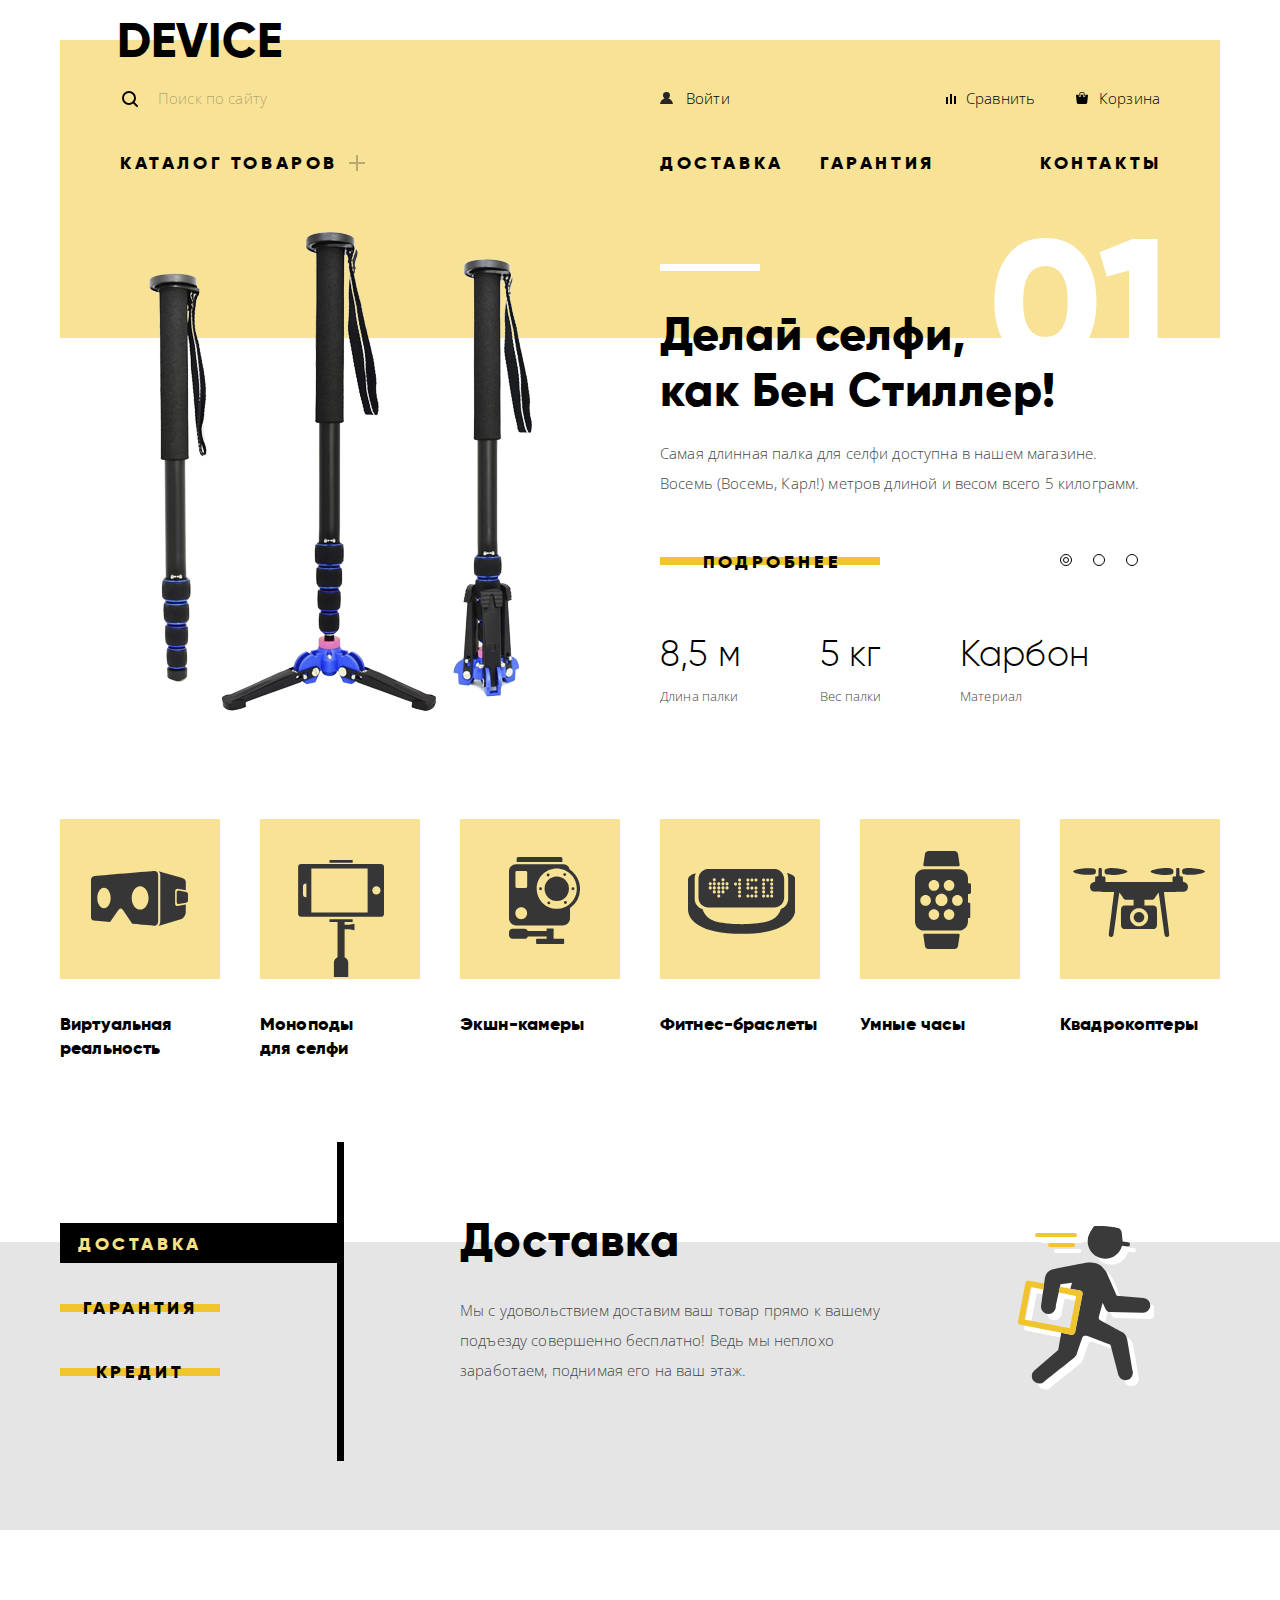
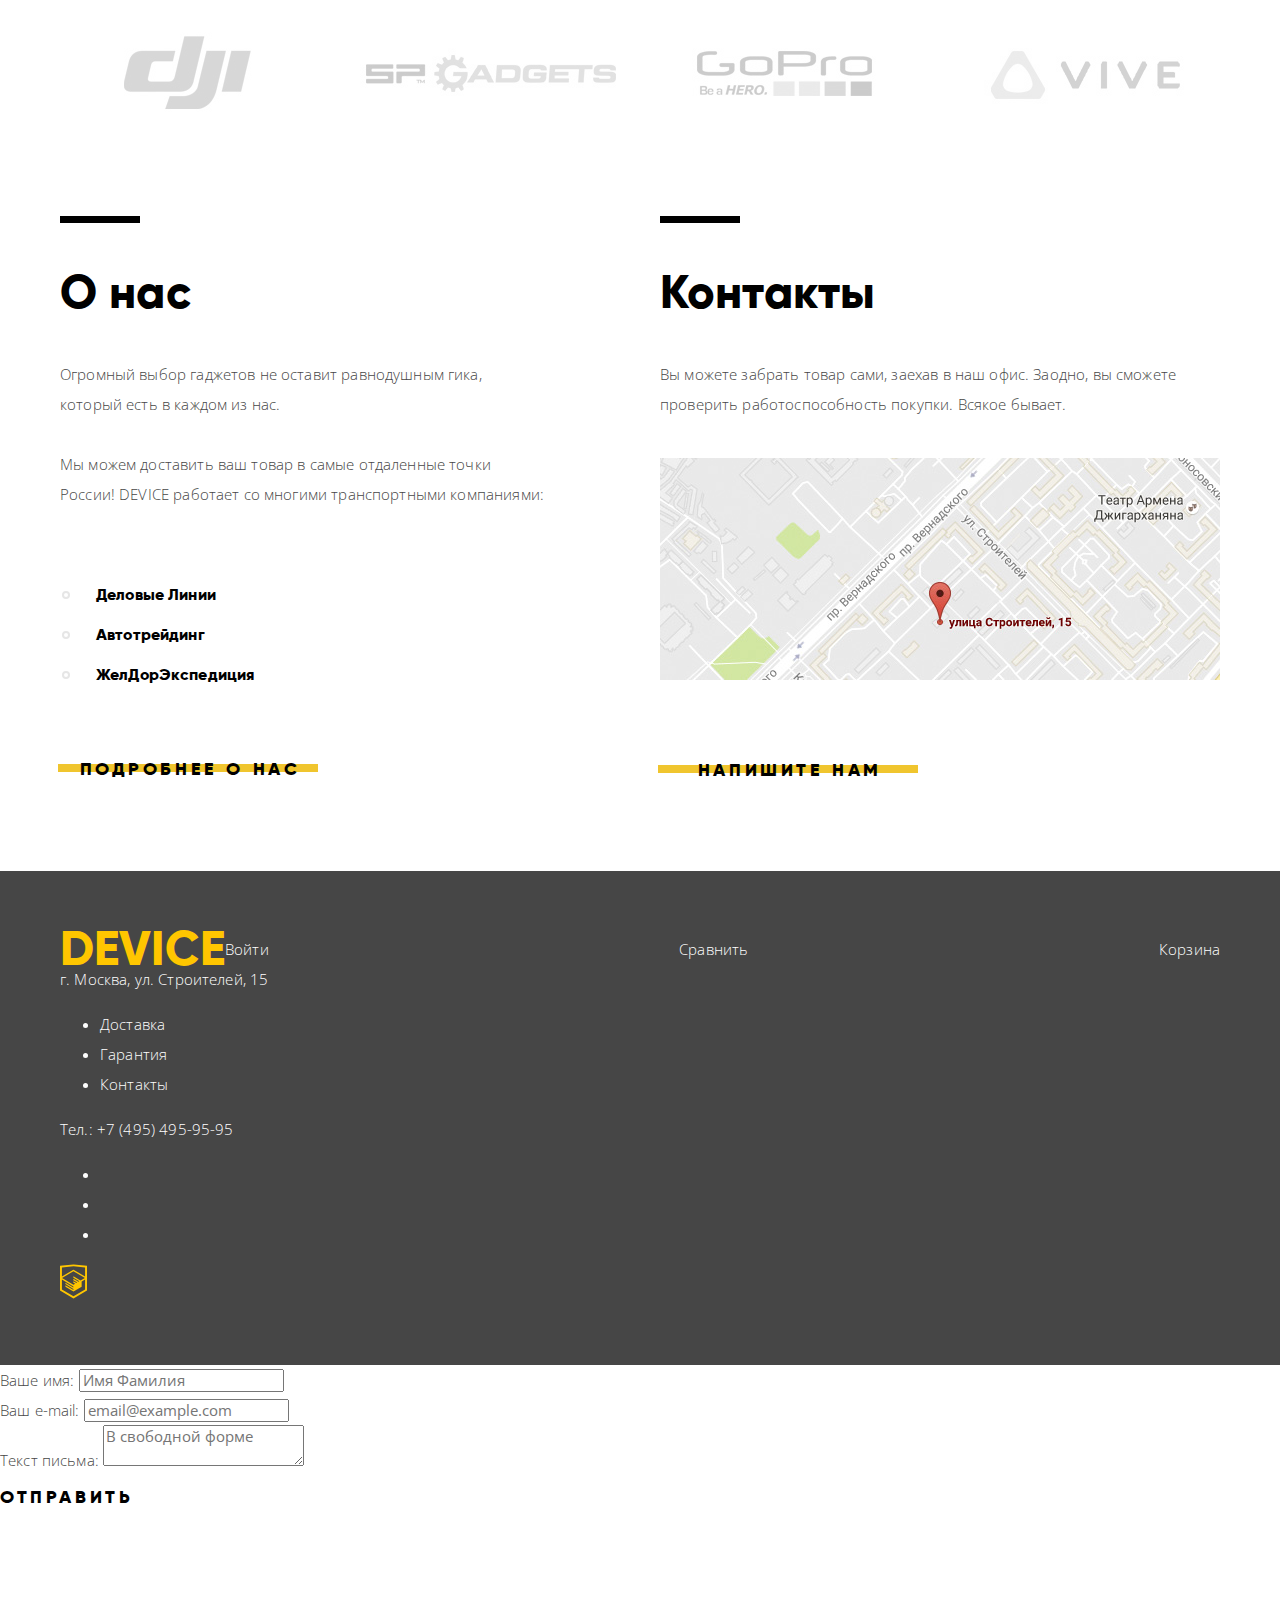
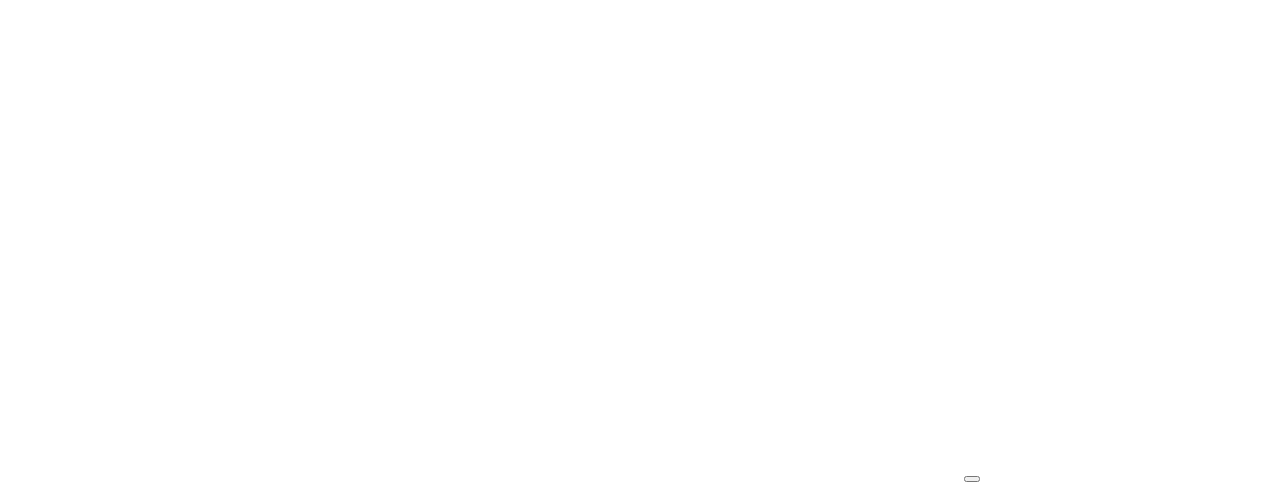
==== commit 1551a1c4: "made about, start footer" ====
--- a/index.html
+++ b/index.html
@@ -258,9 +258,9 @@
                 <p>Мы можем доставить ваш товар в самые отдаленные точки России! DEVICE работает со многими транспортными компаниями:</p>
               </div>
               <ul class="about-info-delivery">
-                <li class="about-info-delivery-item">Деловые Линии</li>
-                <li class="about-info-delivery-item">Автотрейдинг</li>
-                <li class="about-info-delivery-item">ЖелДорЭкспедиция</li>
+                <li>Деловые Линии</li>
+                <li>Автотрейдинг</li>
+                <li>ЖелДорЭкспедиция</li>
               </ul>
               <a class="btn" href="#">Подробнее о нас</a>
             </div>
@@ -281,7 +281,7 @@
     <footer class="page-footer">
       <div class="container">
         <div class="footer-user-nav">
-          <div class="footer-logo">DEVICE</div>
+          <div class="footer-logo"><a href="index.html">DEVICE</a></div>
           <ul class="footer-user-nav-list">
             <li class="footer-user-nav-item">
               <a href="#">Войти</a>
--- a/css/style.css
+++ b/css/style.css
@@ -1139,6 +1139,7 @@
   flex-wrap: wrap;
   justify-content: space-between;
   padding-top: 51px;
+  margin-bottom: 79px;
 }
 
 .about {
@@ -1166,6 +1167,65 @@
   border: none: ;
 }
 
+.about-info h3,
+.contacts h3 {
+  margin: 0;
+  padding-bottom: 43px;
+
+  font-weight: 800;
+  font-size: 47px;
+  line-height: 48px;
+  font-family: "Gilroy", "Arial", sans-serif;
+  color: #000;
+}
+
+.about-description {
+  padding-bottom: 36px;
+}
+
+.about-description p:first-child {
+  width: 460px;
+  margin: 0;
+  padding-bottom: 30px;
+}
+
+.about-description p:last-child {
+  width: 485px;
+  margin: 0;
+  padding-bottom: 30px;
+}
+
+.about-info-delivery {
+  margin: 0;
+  padding: 0;
+  padding-bottom: 52px;
+  padding-left: 36px;
+
+  list-style: none;
+  font-weight: 800;
+  font-size: 16px;
+  line-height: 40px;
+  font-family: "Gilroy", "Arial", sans-serif;
+  color: #000;
+}
+
+.about-info-delivery li {
+  position: relative;
+}
+
+.about-info-delivery li::before {
+  content: "";
+  position: absolute;
+  top: 16px;
+  left: -34px;
+
+  width: 4px;
+  height: 4px;
+
+  border: 2px solid #e6e6e6;
+  border-radius: 50%;
+}
+
 .contacts {
   position: relative;
   width: 560px;
@@ -1183,5 +1243,58 @@
   background-color: #000;
 }
 
-
-/* End of About styles */+.contacts p {
+  margin: 0;
+  padding-bottom: 39px;
+}
+
+.map img {
+  width: 560px;
+  height: 222px;
+
+  margin-bottom: 59px;
+}
+/* End of About styles */
+
+
+/* Footer styles */
+
+.page-footer {
+  padding-top: 63px;
+  padding-bottom: 57px;
+
+  color: #fff;
+  background-color: #464646;
+}
+
+.footer-user-nav {
+  display: flex;
+  flex-wrap: wrap;
+  justify-content: space-around;
+}
+
+.footer-logo {
+  font-weight: 800;
+  font-size: 48px;
+  font-family: "Gilroy", "Arial", sans-serif;
+  color: #ffc600;
+}
+
+.footer-user-nav-list {
+  display: flex;
+  flex-grow: 1;
+  flex-wrap: wrap;
+  justify-content: space-between;
+  margin: 0;
+  padding: 0;
+
+  list-style: none;
+}
+
+.footer-user-nav-item {
+  text-align: right;
+}
+
+
+
+/* End of Footer styles */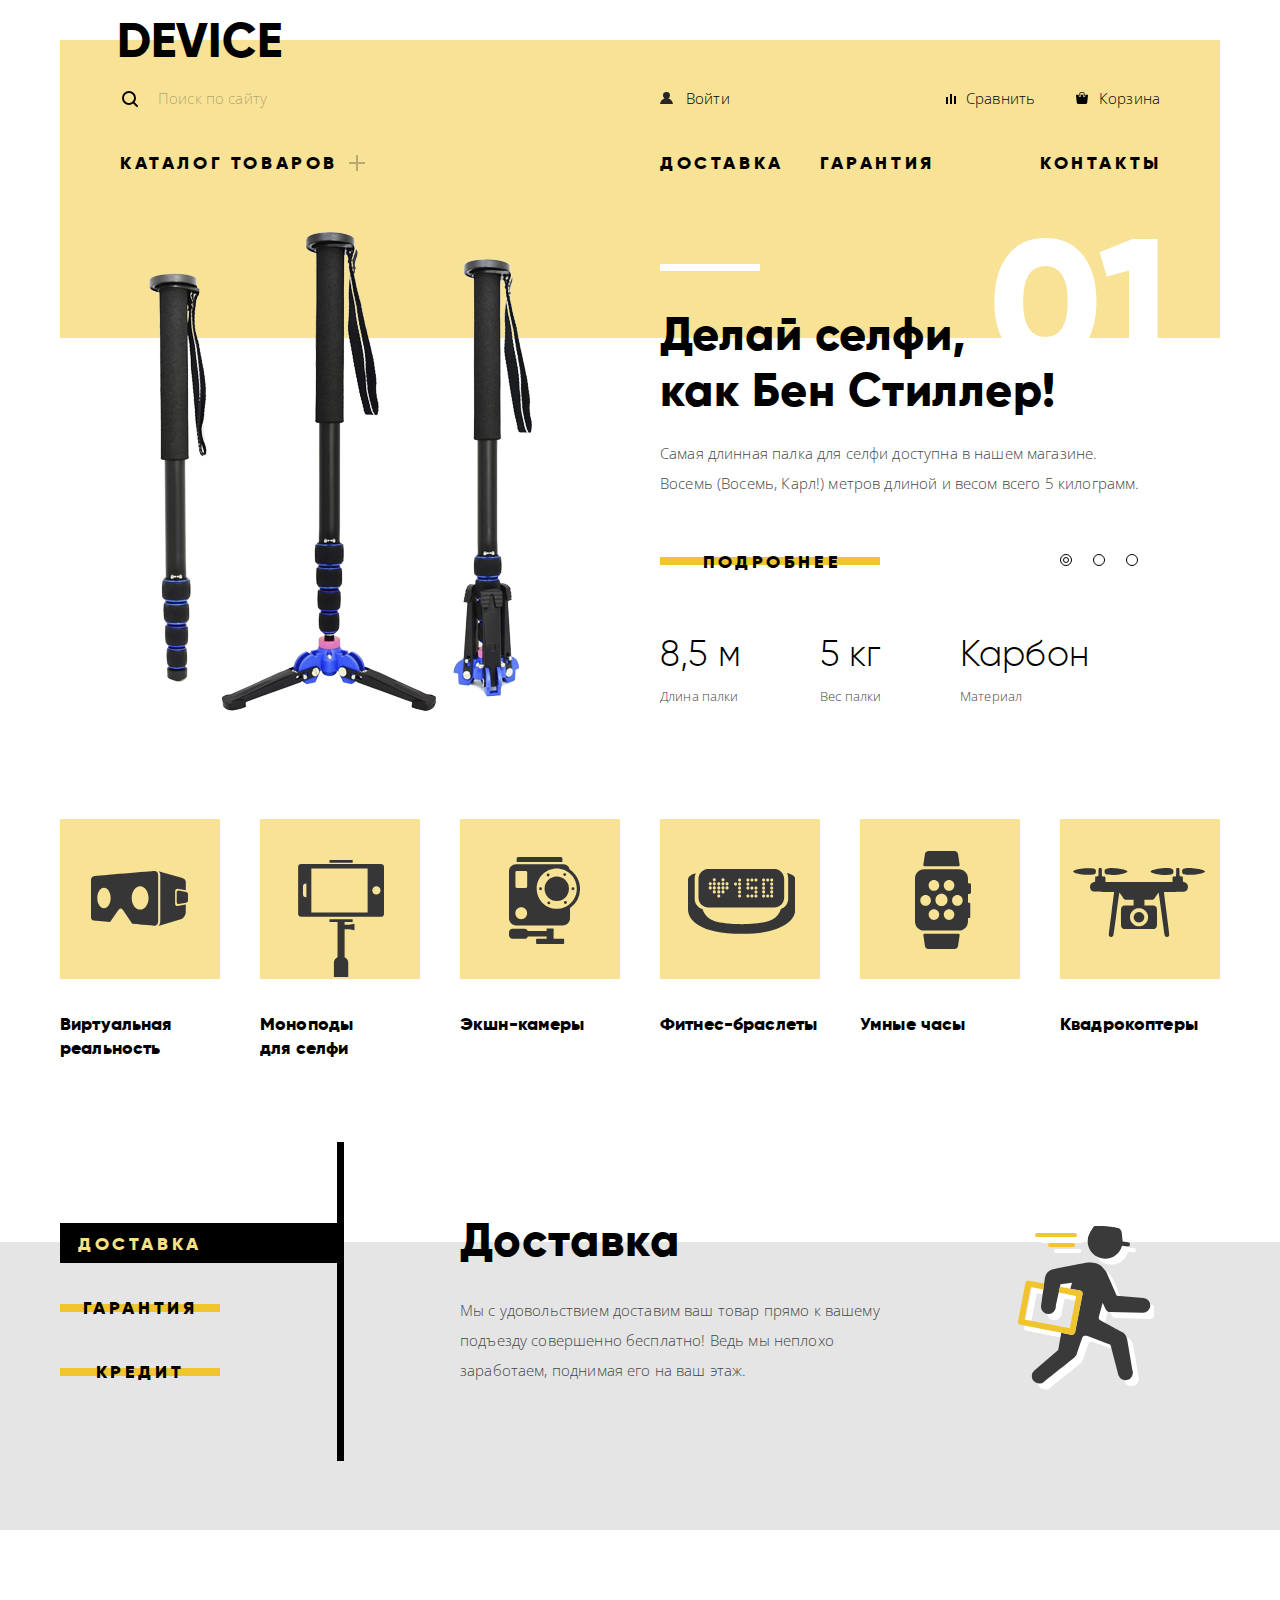
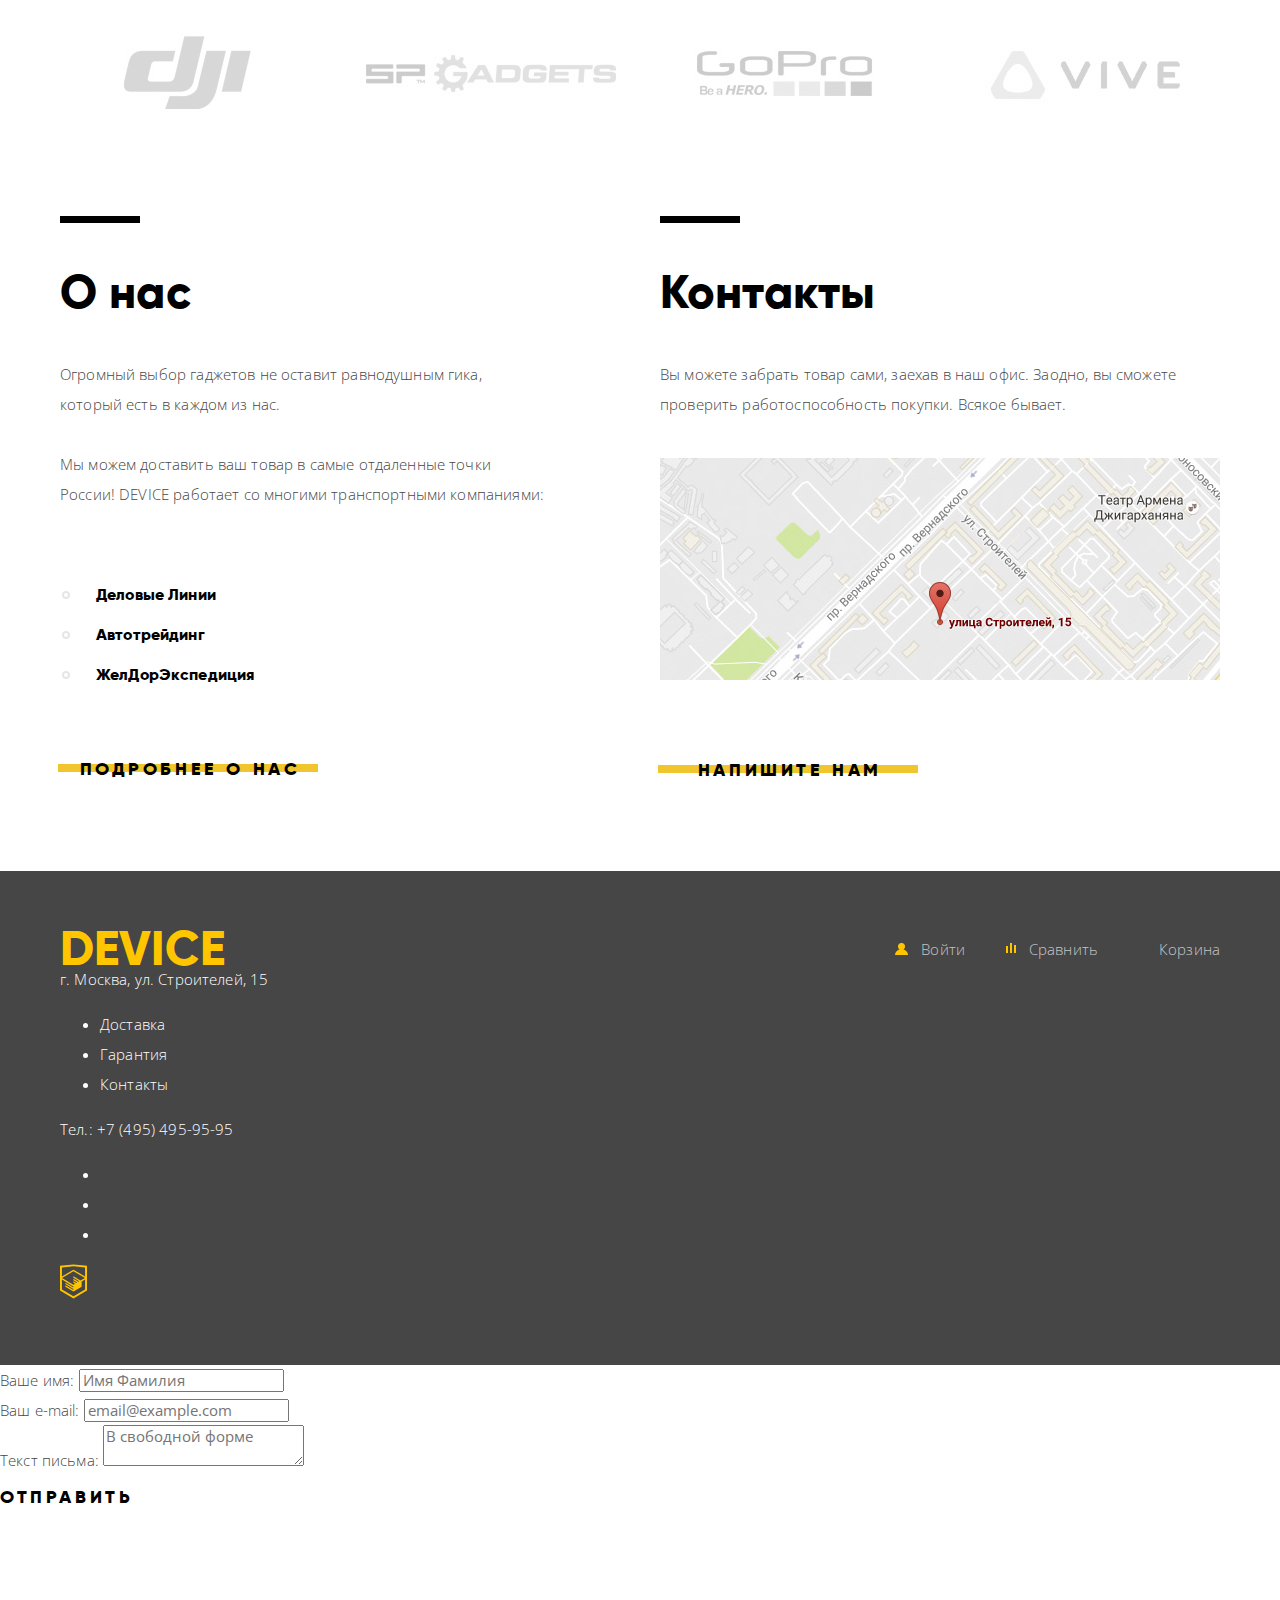
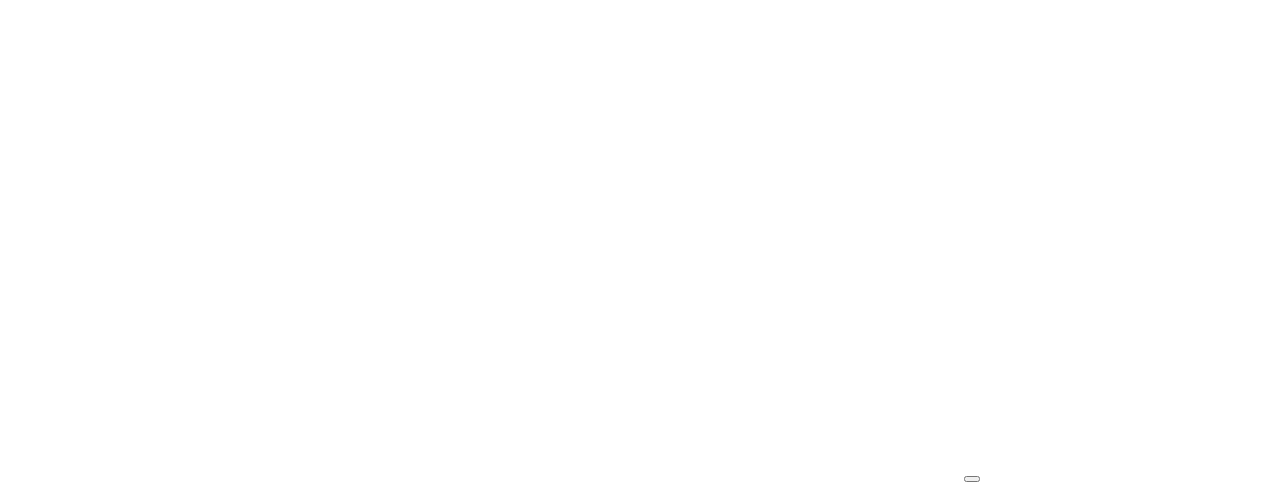
==== commit a01c085e: "footer" ====
--- a/index.html
+++ b/index.html
@@ -284,13 +284,13 @@
           <div class="footer-logo"><a href="index.html">DEVICE</a></div>
           <ul class="footer-user-nav-list">
             <li class="footer-user-nav-item">
-              <a href="#">Войти</a>
+              <a class="footer-user-nav-link footer-user-login" href="#">Войти</a>
             </li>
             <li class="footer-user-nav-item">
-              <a href="#">Сравнить</a>
+              <a class="footer-user-nav-link footer-user-compare"  href="#">Сравнить</a>
             </li>
             <li class="footer-user-nav-item">
-              <a href="#">Корзина</a>
+              <a class="footer-user-nav-link footer-user-cart"  href="#">Корзина</a>
             </li>
           </ul>
         </div>
--- a/css/style.css
+++ b/css/style.css
@@ -1280,6 +1280,17 @@
   color: #ffc600;
 }
 
+.footer-logo a:hover {
+  opacity: 0.6;
+
+  transition: all 0.2s linear;
+}
+
+.footer-logo a:active,
+.footer-logo a:focus {
+  opacity: 0.3;
+}
+
 .footer-user-nav-list {
   display: flex;
   flex-grow: 1;
@@ -1293,8 +1304,63 @@
 
 .footer-user-nav-item {
   text-align: right;
-}
-
-
+  width: 100px;
+}
+
+.footer-user-nav-item:nth-child(1) {
+  flex-grow: 1;
+  margin-right: 33px;
+}
+
+.footer-user-nav-item:nth-child(2) {
+  margin-right: 22px;
+}
+
+.footer-user-nav-link {
+  position: relative;
+
+  text-align: right;
+  color: rgba(255, 255, 255, 0.7);
+}
+
+.footer-user-nav-link:hover {
+  color: rgba(255, 255, 255, 1);
+}
+
+.footer-user-nav-link:active,
+.footer-user-nav-link:focus {
+  color: rgba(255, 255, 255, 0.3);
+}
+
+.footer-user-nav-link:hover::before {
+  opacity: 0.6;
+}
+
+.footer-user-nav-link:active::before,
+.footer-user-nav-link:focus::before {
+  opacity: 0.3;
+}
+
+.footer-user-nav-link::before {
+  content: "";
+  position: absolute;
+  bottom: 4px;
+  left: -23px;
+
+  width: 13px;
+  height: 12px;
+  
+  background-repeat: no-repeat;
+}
+
+.footer-user-login::before {
+  left: -26px;
+
+  background-image: url("../img/yellow-user.svg");
+}
+
+.footer-user-compare::before {
+  background-image: url("../img/yellow-compare.svg");
+}
 
 /* End of Footer styles */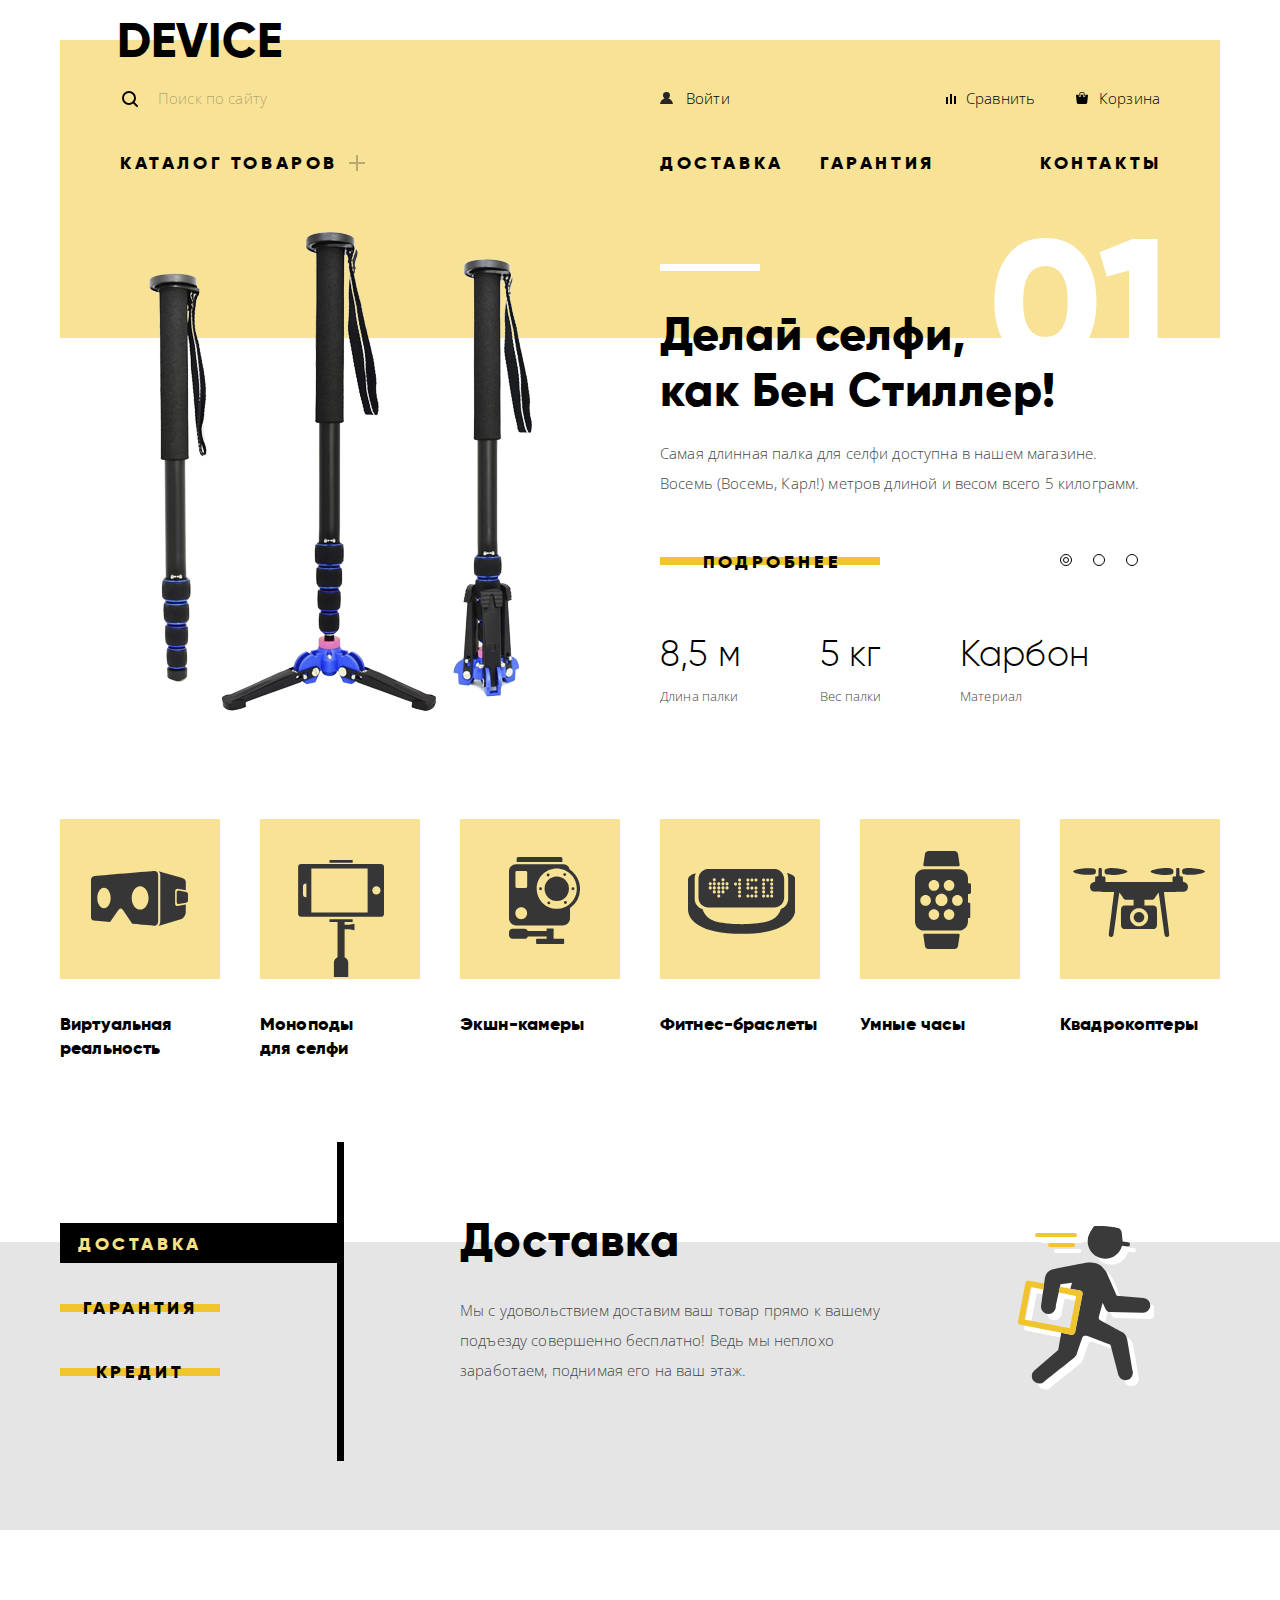
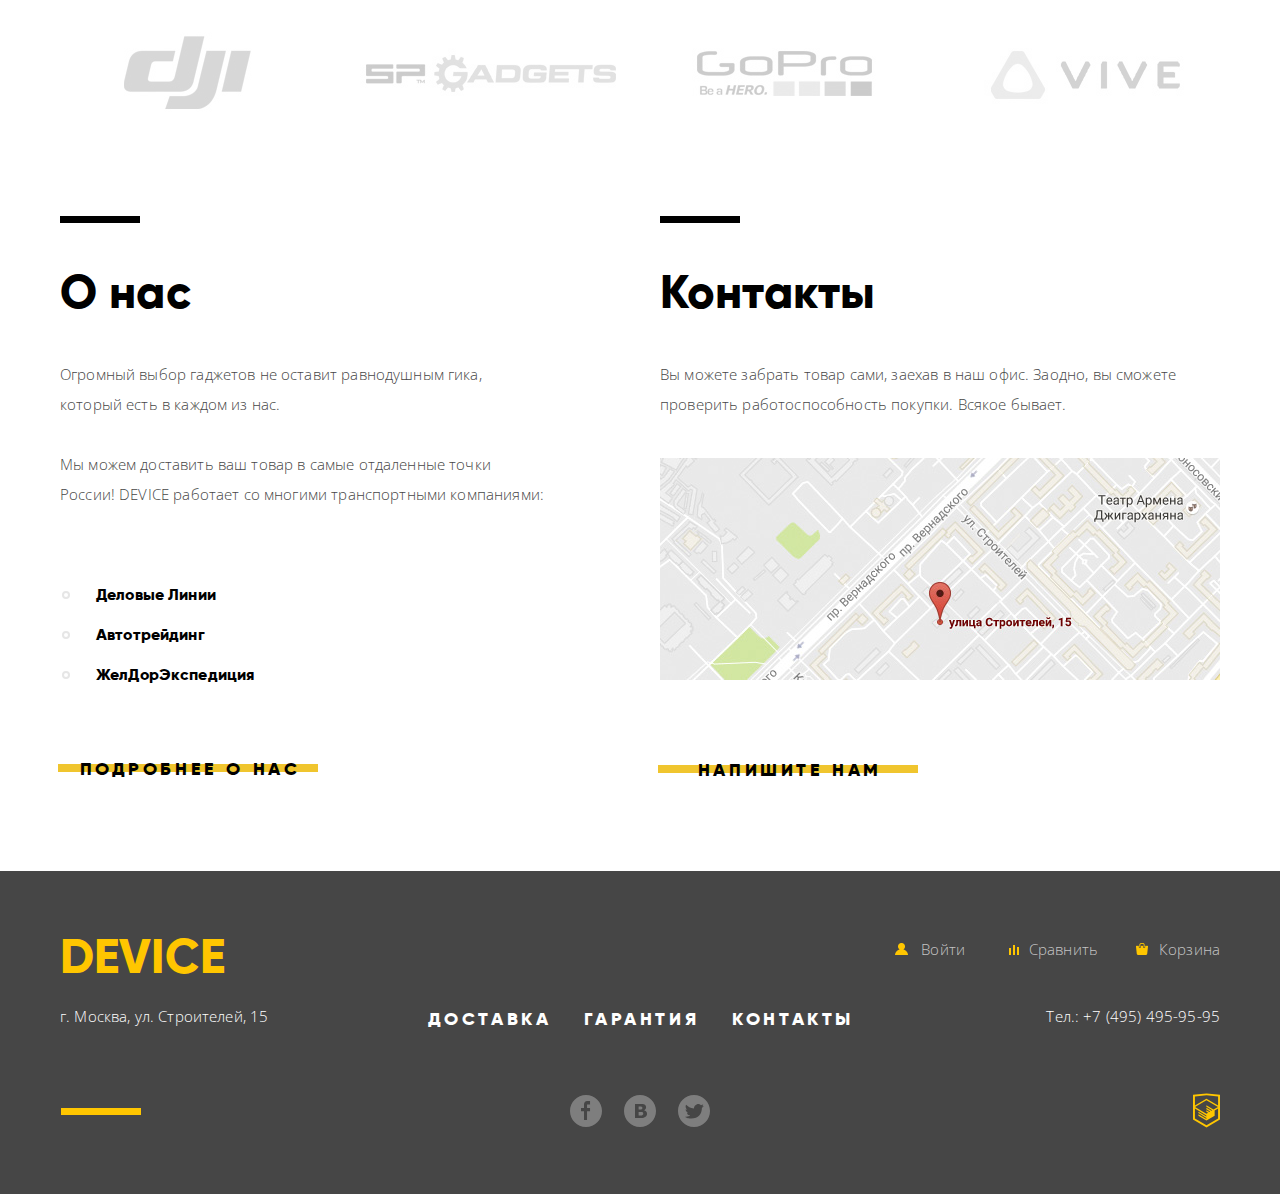
==== commit fd7eceb8: "finished index.html" ====
--- a/index.html
+++ b/index.html
@@ -272,7 +272,7 @@
             <a class="map" href="#">
               <img src="img/map.jpg" alt="Офис компании находится по адресу: г. Москва, ул. Строителей, 15" width="560" height="222">
             </a>
-            <a class="btn" href="">Напишите нам</a>
+            <a class="btn popup-write-us-open" href="">Напишите нам</a>
           </section>
         </section>
       </div>
@@ -334,29 +334,34 @@
       </div>
     </footer>
 
-    <section class="modal">
+    <section class="popup-write-us">
       <h2 class="visually-hidden">Форма обратной связи</h2>
-      <form class="feedback-form" action="#" method="get">
-        <div class="feedback-form-row">
-          <div class="form-field name-field">
-            <label for="name-field">Ваше имя:</label>
-            <input type="text" name="name" placeholder="Имя Фамилия" id="name-field">
-          </div>
-          <div class="form-field email-field">
-            <label for="email-field">Ваш e-mail:</label>
-            <input type="email" name="email" placeholder="email@example.com" id="email-field">
-          </div>
-        </div>
-        <div class="form-field text-field">
-          <label for="text-field">Текст письма:</label>
-          <textarea name="text" placeholder="В свободной форме" id="text-field"></textarea>
-        </div>
-        <button class="btn btn-form-send" type="submit">Отправить</button>
-      </form>
+      <div class="popup-write-us-wrap">
+        <form class="feedback-form" action="#" method="get">
+          <div class="feedback-form-row">
+            <div class="form-field form-field-wrap-name">
+              <label for="name-field">Ваше имя:</label>
+              <input type="text" name="name" placeholder="Имя Фамилия" id="name-field">
+            </div>
+            <div class="form-field form-field-wrap-email">
+              <label for="email-field">Ваш e-mail:</label>
+              <input type="email" name="email" placeholder="email@example.com" id="email-field">
+            </div>
+          </div>
+          <div class="form-field form-field-wrap-message">
+            <label for="text-field">Текст письма:</label>
+            <textarea name="text" placeholder="В свободной форме" id="text-field"></textarea>
+          </div>
+          <button class="btn" type="submit">Отправить</button>
+          <button class="popup-write-us-close" type="button">
+            <span class="visually-hidden">Закрыть</span>
+          </button>
+        </form>
+      </div>
     </section>
 
-    <section class="modal-map">
-      <div class="popup-map">
+    <section class="popup-map">
+      <div class="popup-map-wrap">
         <iframe src="https://www.google.com/maps/embed?pb=!1m14!1m8!1m3!1d2249.120551793828!2d37.5283841780487!3d55.68689184006446!3m2!1i1024!2i768!4f13.1!3m3!1m2!1s0x46b54cf65f5c8955%3A0x694710ccd55501e!2z0YPQuy4g0KHRgtGA0L7QuNGC0LXQu9C10LksIDE1LCDQnNC-0YHQutCy0LAsINCg0L7RgdGB0LjRjywgMTE5MzEx!5e0!3m2!1sru!2sua!4v1566292040352!5m2!1sru!2sua" width="960" height="560" frameborder="0" style="border:0" allowfullscreen></iframe>
         <button class="popup-map-close" type="button">
           <span class="visually-hidden">Закрыть</span>
--- a/css/style.css
+++ b/css/style.css
@@ -1271,9 +1271,13 @@
   display: flex;
   flex-wrap: wrap;
   justify-content: space-around;
+
+  min-height: 47px;
 }
 
 .footer-logo {
+  padding-top: 8px;
+
   font-weight: 800;
   font-size: 48px;
   font-family: "Gilroy", "Arial", sans-serif;
@@ -1356,11 +1360,377 @@
 .footer-user-login::before {
   left: -26px;
 
-  background-image: url("../img/yellow-user.svg");
+  background-image: url("../img/yellow-user.png");
 }
 
 .footer-user-compare::before {
-  background-image: url("../img/yellow-compare.svg");
-}
-
-/* End of Footer styles */+  left: -20px;
+  bottom: 2px;
+
+  background-image: url("../img/yellow-compare.png");
+}
+
+.footer-user-cart::before {
+  background-image: url("../img/yellow-cart.png");
+}
+
+.footer-info {
+  display: flex;
+  flex-wrap: wrap;
+  justify-content: space-between;
+  padding-top: 20px;
+  padding-bottom: 62px;
+}
+
+.footer-services-list {
+  display: flex;
+  flex-wrap: wrap;
+  justify-content: space-between;
+  margin: 0;
+  padding: 0;
+  padding-top: 6px;
+
+  list-style: none;
+}
+
+.footer-services-item {
+  margin: 0 auto;
+  margin-right: 33px;
+
+  font-weight: 800;
+  font-size: 18px;
+  line-height: 24px;
+  font-family: "Gilroy", "Arial", sans-serif;
+  text-align: center;
+  color: rgba(255, 255, 255, 1);
+  text-transform: uppercase;
+  letter-spacing: 0.2em;
+}
+
+.footer-services-item a:hover {
+  color: rgba(255, 255, 255, 0.6);
+}
+
+.footer-services-item a:active,
+.footer-services-item a:focus {
+  color: rgba(255, 255, 255, 0.3);
+}
+
+.footer-links {
+  position: relative;
+  display: flex;
+  flex-wrap: wrap;
+  justify-content: space-between;
+}
+
+.footer-links::before {
+  content: "";
+  position: absolute;
+  bottom: 22px;
+  left: 1px;
+
+  width: 80px;
+  height: 7px;
+
+  background-color: #ffc600;
+}
+
+.footer-socials {
+  display: flex;
+  flex-wrap: wrap;
+  justify-content: space-between;
+  width: 108px;
+  margin: 0 auto;
+  padding-top: 2px;
+  padding-right: 45px;
+
+  list-style: none;
+}
+
+.footer-socials a {
+  position: relative;
+  width: 32px;
+  height: 32px;
+
+  opacity: 0.3;
+  transition: all 0.1s linear;
+}
+
+.footer-socials-item a::before {
+  content: "";
+  position: absolute;
+  width: 32px;
+  height: 32px;
+
+  background-repeat: no-repeat;
+}
+
+.footer-socials-fb::before {
+  background-image: url("../img/fb.svg");
+}
+
+.footer-socials-inst::before {
+  background-image: url("../img/vk.svg");
+}
+
+.footer-socials-tw::before {
+  background-image: url("../img/twitter.svg");
+}
+
+.footer-socials-item a:hover,
+.footer-socials-item a:focus {
+  opacity: 0.6;
+
+  transition: all 0.1s linear;
+}
+
+.footer-socials-item a:active {
+  opacity: 0.1;
+}
+
+.footer-copyright img {
+  width: 27px;
+  height: 35px;
+}
+
+.footer-copyright img:hover,
+.footer-copyright img:focus {
+  opacity: 0.6;
+
+  transition: all 0.1s linear;
+}
+
+.footer-copyright img:active {
+  opacity: 0.3;
+}
+
+/* End of Footer styles */
+
+
+
+/* Popup styles */
+
+  /* Write us */
+
+.popup-write-us {
+  position: fixed;
+  top: 50%;
+  left: 50%;
+  margin-top: -275px;
+  margin-left: -480px;
+  z-index: 2;
+
+  display: none;
+  width: 960px;
+
+  background-color: #fff;
+  box-shadow: 0 10px 20px rgba(0, 0, 0, 0.2);
+}
+
+.popup-write-us--show {
+  display: block;
+}
+
+.popup-write-us-wrap {
+  position: relative;
+  display: flex;
+  padding-top: 93px;
+  padding-right: 100px;
+  padding-bottom: 76px;
+  padding-left: 100px;
+}
+
+.feedback-form-row {
+  display: flex;
+  justify-content: space-between;
+  padding-bottom: 34px;
+}
+
+.form-field {
+  display: flex;
+  flex-direction: column;
+}
+
+.popup-write-us label {
+  width: 360px;
+  padding-bottom: 6px;
+
+  font-weight: 800;
+  font-size: 18px;
+  line-height: 24px;
+  font-family: "Gilroy", "Arial", sans-serif;
+  color: #000000;
+
+  cursor: pointer;
+}
+
+.popup-write-us input {
+  width: 360px;
+  height: 50px;
+  padding-top: 16px;
+  padding-right: 19px;
+  padding-bottom: 16px;
+  padding-left: 19px;
+  box-sizing: border-box;
+
+  font-weight: 400;
+  font-size: 14px;
+  line-height: 18px;
+  font-family: "Open Sans", "Arial", sans-serif;
+  color: #464646;
+
+  background-color: rgba(230, 230, 230, 0.5);
+  border: none;
+  outline: none;
+}
+
+.popup-write-us input:hover {
+  background-color: rgba(230, 230, 230, 0.8);
+}
+
+.popup-write-us input:focus {
+  background-color: #ffffff;
+  border: 3px solid rgba(240, 197, 46, 0.5);
+}
+
+.popup-write-us input:invalid {
+  background-color: rgba(237, 181, 181, 1.0);
+}
+
+.popup-write-us input::placeholder {
+  color: rgba(70, 70, 70, 0.4);
+}
+
+.popup-write-us textarea {
+  width: 760px;
+  min-height: 156px;
+  padding: 14px 19px;
+  margin-bottom: 38px;
+  box-sizing: border-box;
+
+  font-size: 14px;
+  line-height: 18px;
+  color: #464646;
+
+  background-color: rgba(230, 230, 230, 0.5);
+  border: none;
+  outline: none;
+
+  resize: none;
+}
+
+.popup-write-us textarea:hover {
+  background-color: rgba(230, 230, 230, 0.8);
+}
+
+.popup-write-us textarea:focus {
+  background-color: #ffffff;
+  border: 3px solid rgba(240, 197, 46, 0.5);
+}
+
+.popup-write-us textarea::placeholder {
+  font-weight: 400;
+  font-size: 14px;
+  line-height: 18px;
+  font-family: "Open Sans", "Arial", sans-serif;
+  color: rgba(70, 70, 70, 0.4);
+}
+
+.popup-write-us .btn {
+  width: 200px;
+
+  background: none;
+  border: none;
+}
+
+.popup-write-us-close,
+.popup-map-close {
+  position: absolute;
+  top: 22px;
+  right: 22px;
+
+  width: 55px;
+  height: 55px;
+
+  background-color: #f0c52e;
+  border: none;
+  border-radius: 50%;
+  cursor: pointer;
+  opacity: 0.5;
+  transition: all 0.1s linear;
+}
+
+.popup-write-us-close::before,
+.popup-map-close::before {
+  content: "";
+  position: absolute;
+  top: 50%;
+  left: 50%;
+
+  width: 2px;
+  height: 30px;
+
+  background-color: #ffffff;
+  transform: translate(-50%, -50%) rotate(45deg);
+}
+
+.popup-write-us-close::after,
+.popup-map-close::after {
+  content: "";
+  position: absolute;
+  top: 50%;
+  left: 50%;
+
+  width: 2px;
+  height: 30px;
+
+  background-color: #ffffff;
+  transform: translate(-50%, -50%) rotate(135deg);
+}
+
+.popup-write-us-close:hover,
+.popup-map-close:hover,
+.popup-write-us-close:focus,
+.popup-map-close:focus {
+  opacity: 1;
+
+  transition: all 0.1s linear;
+}
+
+.popup-write-us-close:active,
+.popup-map-close:active {
+  opacity: 0.3;
+}
+
+  /* End of Write us */
+
+
+  /* Map */
+
+.popup-map {
+  position: fixed;
+  top: 50%;
+  left: 50%;
+  margin-top: -280px;
+  margin-left: -480px;
+  z-index: 2;
+
+  display: none;
+  width: 960px;
+  height: 560px;
+}
+
+.popup-map--show {
+  display: block;
+}
+
+.popup-map iframe {
+  width: 960px;
+  height: 560px;
+
+  border: none;
+}
+
+  /* End of Map */
+
+/* End of Popup */